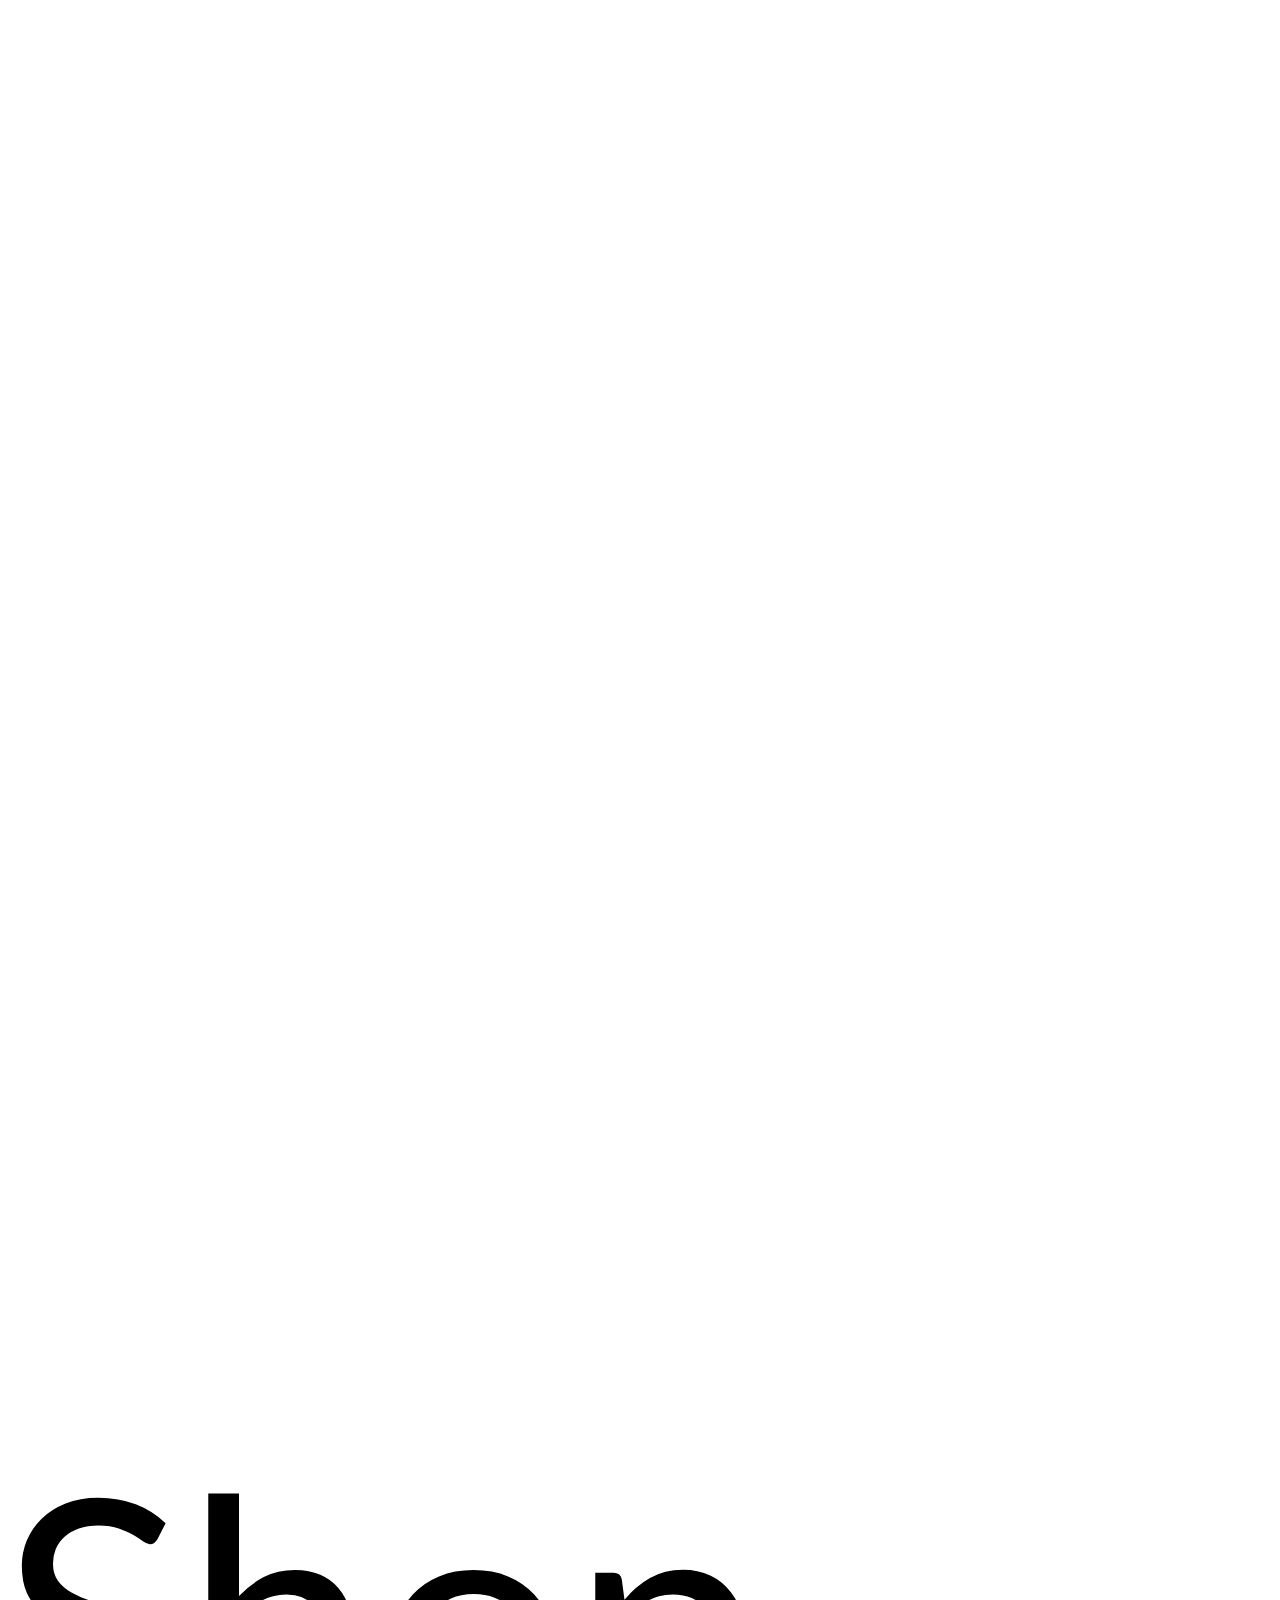
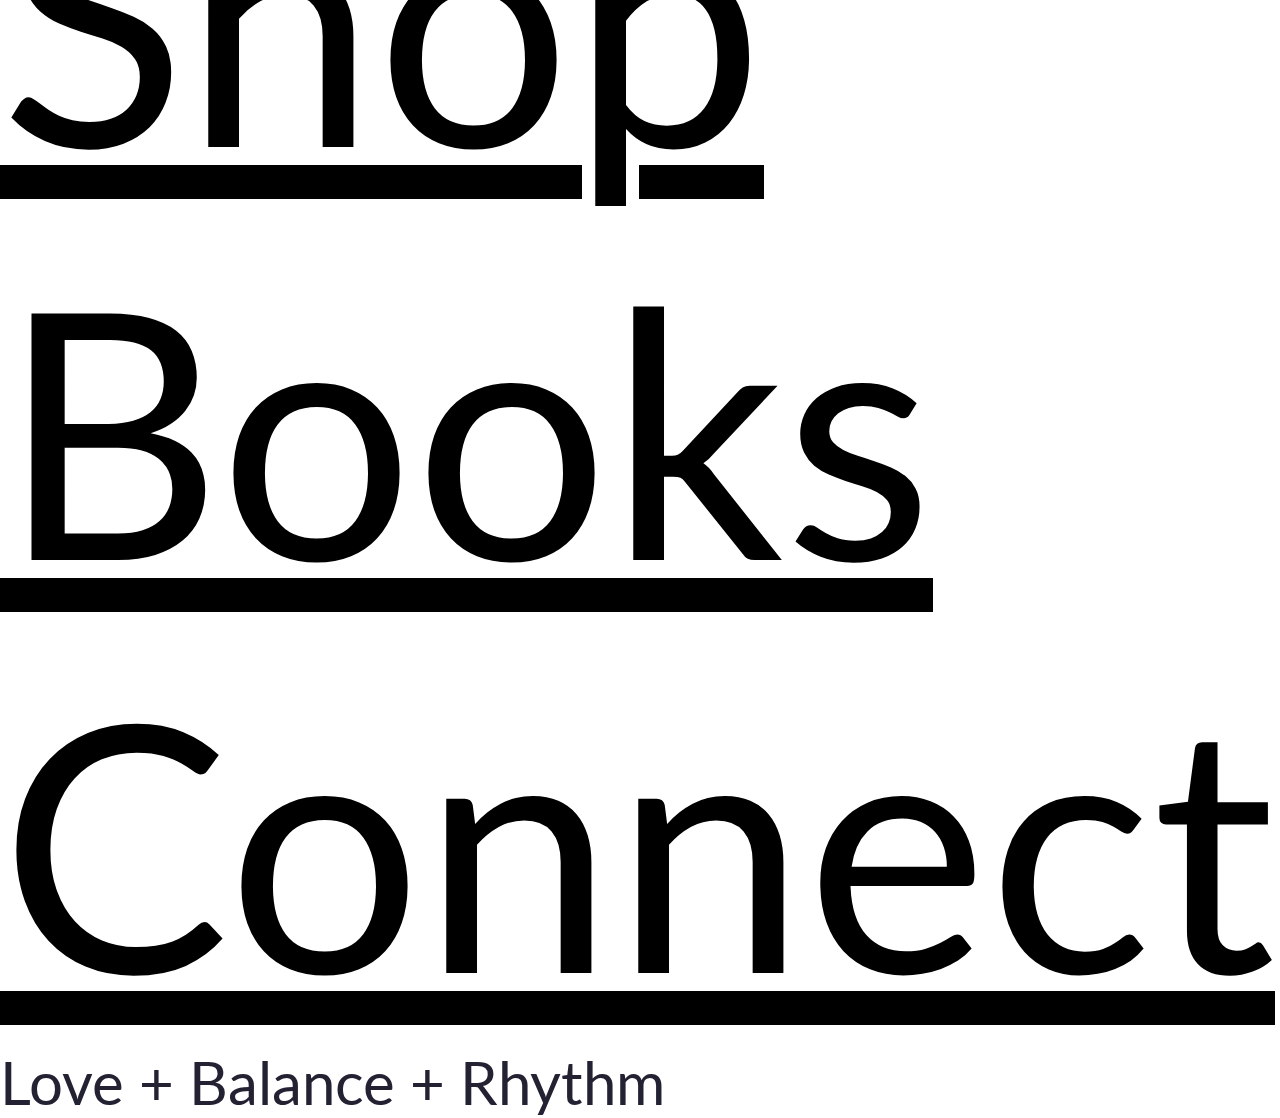
==== index.html @ 91cf2445 "Add files via upload" ====
<!DOCTYPE html> 
<!-- stoneandthorn@gmail.com -->
<html>
	<head>
		<title>Stone and Thorn</title>
		<link type='text/css' rel='stylesheet' href='css/quiz_main_style.css'/>
        <link type='text/css' rel='stylesheet' href='css/page_style.css'/>
        <link type='text/css' rel='stylesheet' href='css/animation_style.css'/>
		<link rel="stylesheet" type="text/css" href="https://fonts.googleapis.com/css?family=Open Sans"/>
       
        <script src="rellax.js"></script>
        <script src="st-rellax-script.js"></script>
        <link href="https://fonts.googleapis.com/css?family=Cantarell:700i|Lato:100i&display=swap" rel="stylesheet">
        
        <style>
		html, body{
			color: #223;
			font-size: 21pt;
			margin: 0; padding: 0;
		}
        
            #tag {
                font-size: 45pt;
            }    
		nav{
			font-size: 21pt;
			line-height: 1.5em;
			position: fixed;
			bottom: 0; left: 0;
		}
		nav a{ color: inherit; }

		.col{
			text-align: center;
			width: 50%;
			float: left;
			box-sizing: border-box;
		}

		h4{ text-align: center;}

		.container{
			display: flex;
			align-items: center;
			outline: 1px solid #eed;
			font-size: 42pt;
			padding: 0 9.5vw; 
			
			height: 200vh;
		}
        .block1{
            /* background-image:url(images/IMG_1403-small.jpg); */
            background: url("images/bkgrnd_1.jpg") fixed right;
            border-radius: 50%;
            background-size: contain;
			color: #eed;
			line-height: 25vh;
			text-align: right;
			/*padding: 0 42pt;*/
			margin-top: 10vh;
			height: 600px;
			width: 600px;
			position: relative;
		}
		.block{
            background-color: aqua;
			color: #eed;
			line-height: 25vh;
			text-align: right;
			/*padding: 0 42pt;*/
			margin-top: 10vh;
			height: 600px;
			width: 600px;
			position: relative;
		}
		span{
			background: none;
			color: #223;
			line-height: 25vh;
			text-align: left;
			padding: 0 22pt;
			display: block;
			width: 90%;
			position: absolute;
			top: 0; left: 0;
			box-sizing: border-box;
		  }
                   
                    a:link {
                      color: #000000;
                      
                    }
                    a:hover {
                      font-family: sans-serif;
                        
                      
                    }

                    a:visited {
                      color: #000000;
                    }  
            
            #background-div {
                background: url("images/bkgrnd_2.jpg")fixed left;
                text-align: center;
                margin-top: -253px;
                font-family: 'Cantarell', sans-serif;
                border-radius: 50%;
                height: 980px;
			    width: 980px;
                color: #ffffff;
			    font-size: 200pt;
                font-kerning: auto;
                overflow-x: inherit;
                transition: all 1.0s;
                
            }
            
            #background-div:hover {
                
                background: url("images/bkgrnd_1.jpg")fixed left;
                border-radius: 47%;
                transition: all 0.5s;
            }
            
            .main-div {
                width: 100%;
                background-color: #ffffff;
                font-size: 344px;
                font-family: 'Lato', sans-serif;
             
            }
            
                @media only screen and (max-width: 600px) {
                .main-div {
                background-color: #ffffff;
                font-size: 120px;
                }
                
                @media only screen and (max-width: 600px) {
                #background-div {
                font-size: 70pt;
                height: 350px;
			    width: 90%;
                margin-top: 123px;
                text-align: justify;
                }
                    
                    #pic-div {
                        position: absolute;
                        left: 100px;
                        top: 150px;
                    }    
                    
                 
                    
                    
	</style>
</head>
    
<body>
    
<div class="main-div">
   
    <div class="rellax" id="background-div" data-rellax-speed="-6"> 
        <p>Streetwear by Art Kids.</p>
        <img class="rellax" data-rellax-speed="13" src="images/circle-of-thorns.png" width="350px"  alt="">
    </div>
    
    <div class="rellax" data-rellax-speed="-1"  >
        <img src="images/book2-img7.png" width="90%" alt="">
    </div>
    <div class="rellax" data-rellax-speed="5">
       <a href="https://stone-thorn.square.site/" alt="">Shop</a>
    </div>
    
    <div class="rellax" data-rellax-speed="4" >
      <a href="book1.html" alt="" >Books</a>
    </div>
    
    <div class="rellax" data-rellax-speed="4" >
      <a href="https://www.instagram.com/stoneandthorn/" alt="" target="_blank">Connect</a>
    </div>
    
    <div class="rellax" data-rellax-speed="3" id="tag">
      Love + Balance + Rhythm
    </div>
   
</div>

<script>
 
  var rellax = new Rellax('.rellax');
</script>
<script>
 
  var rellax = new Rellax('.rellax', {
    speed: -2,
    center: false,
    wrapper: null,
    round: true,
    vertical: true,
    horizontal: false
  });
</script>
   
    
</body>
</html>
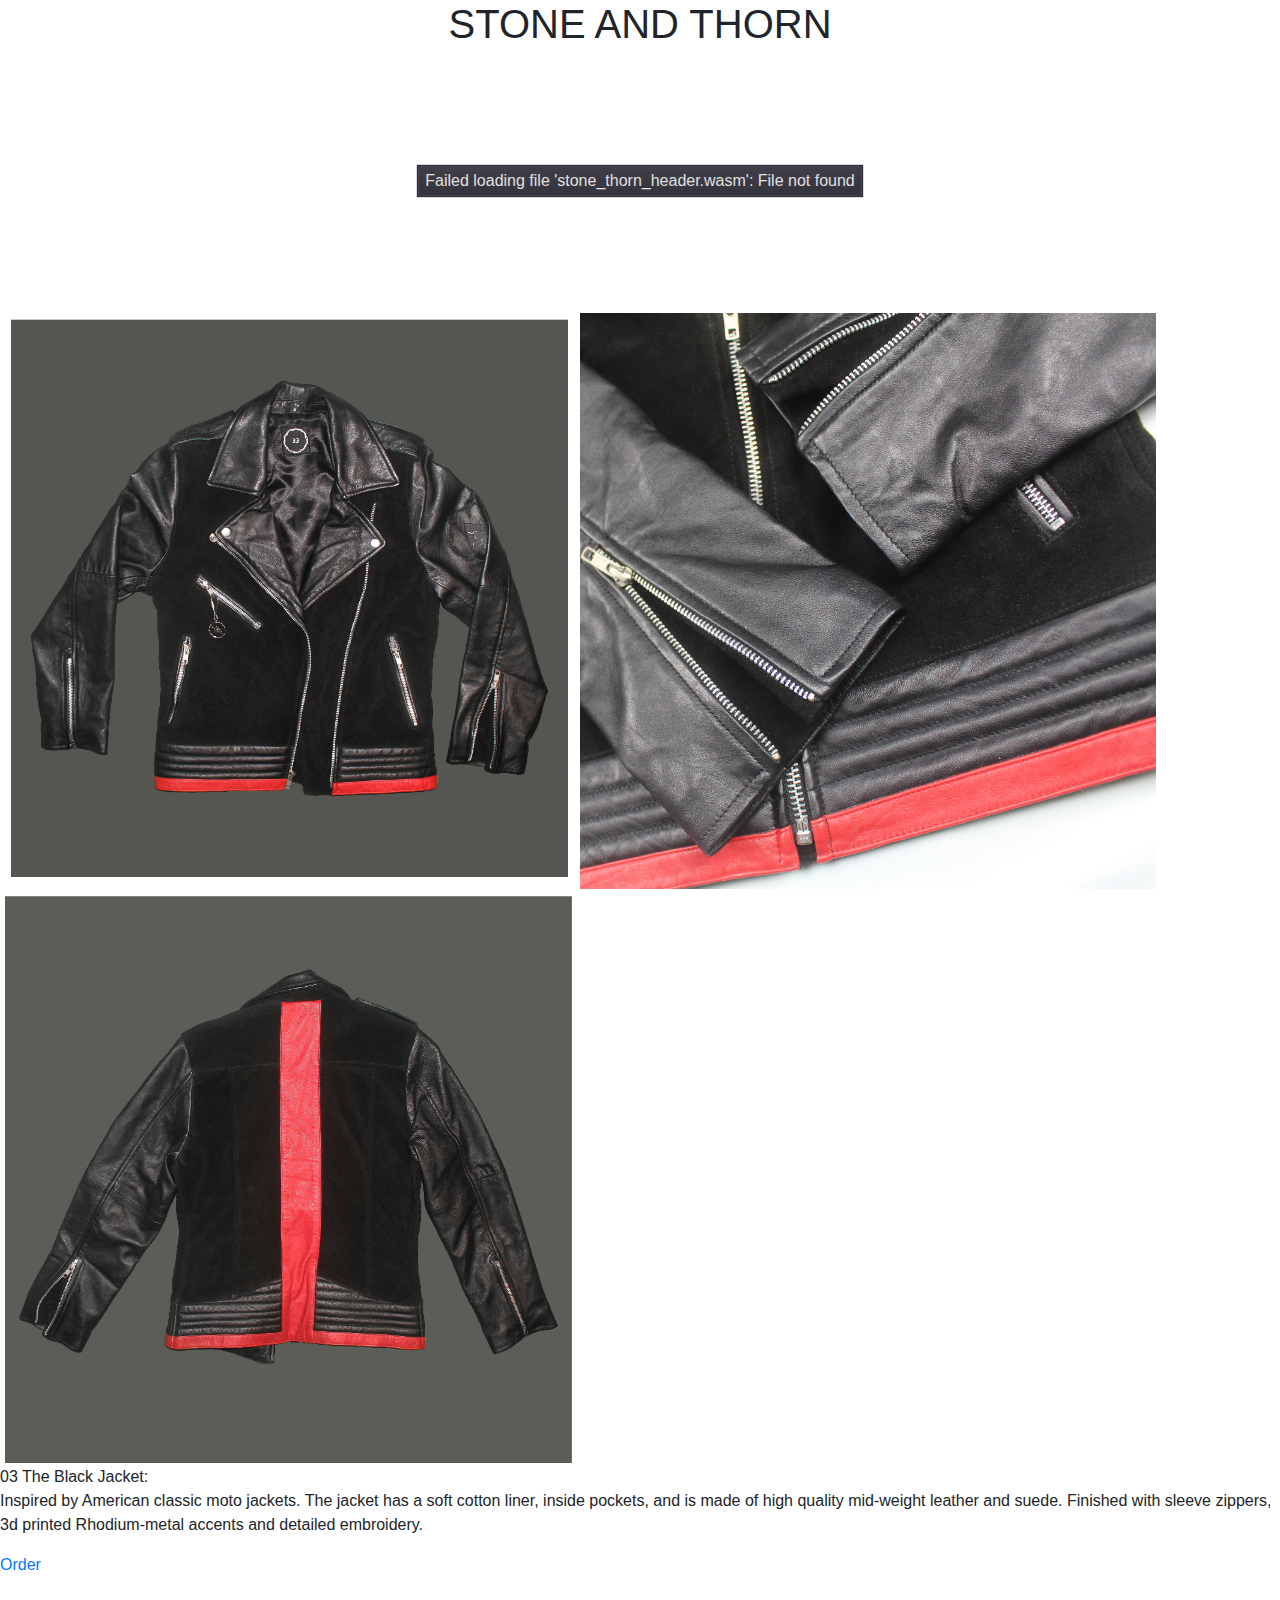
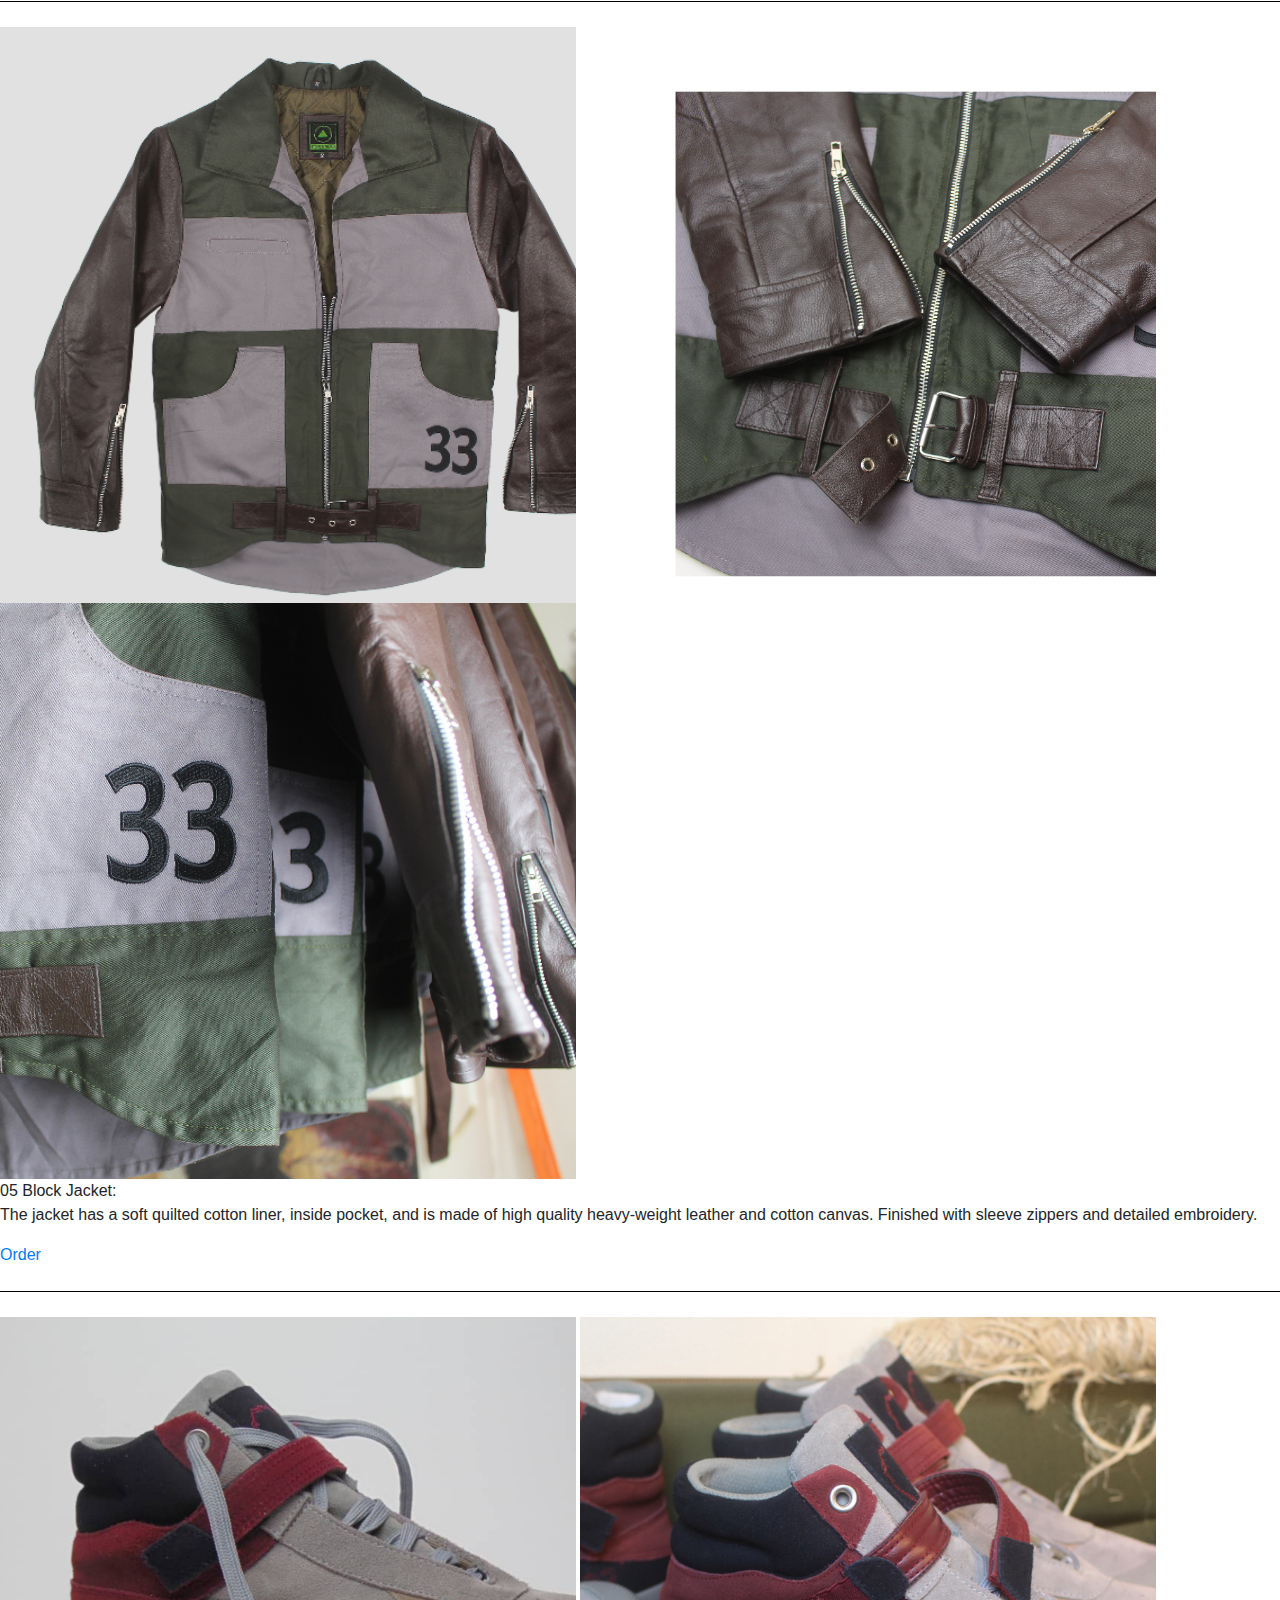
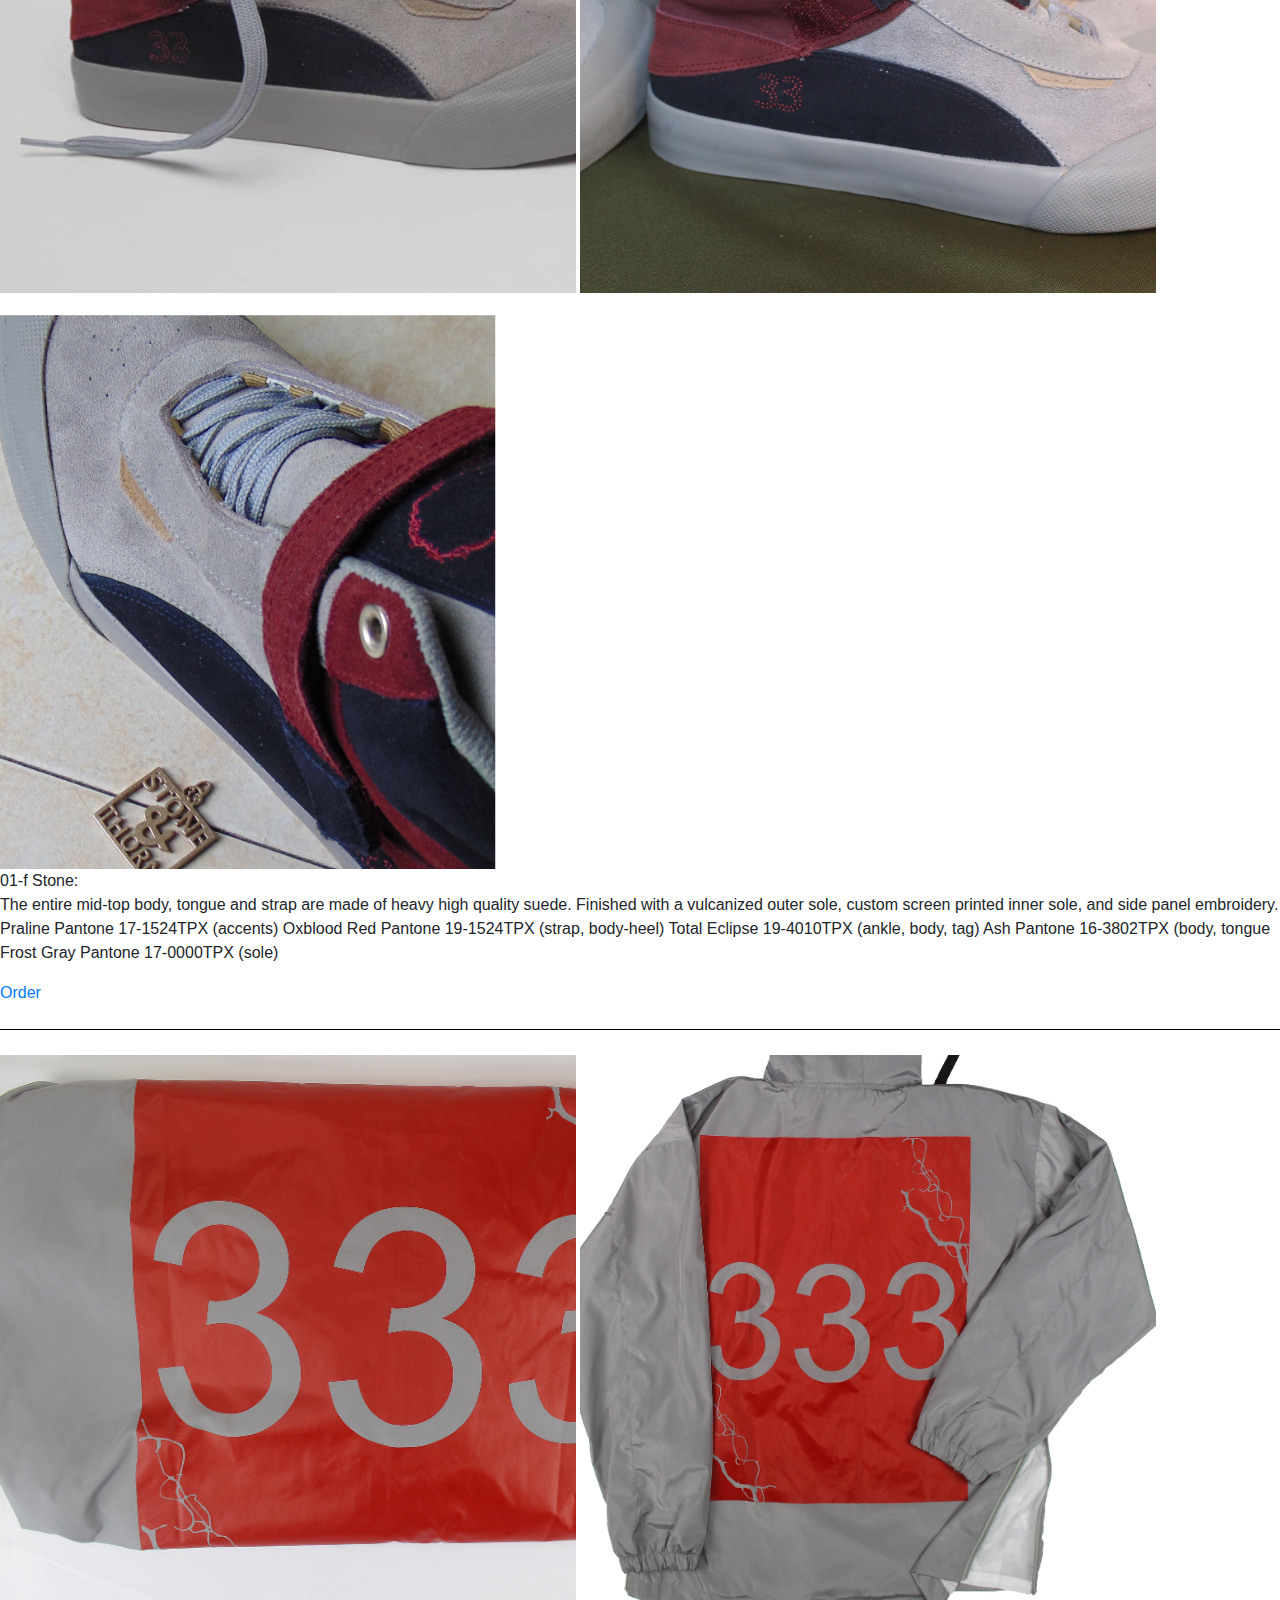
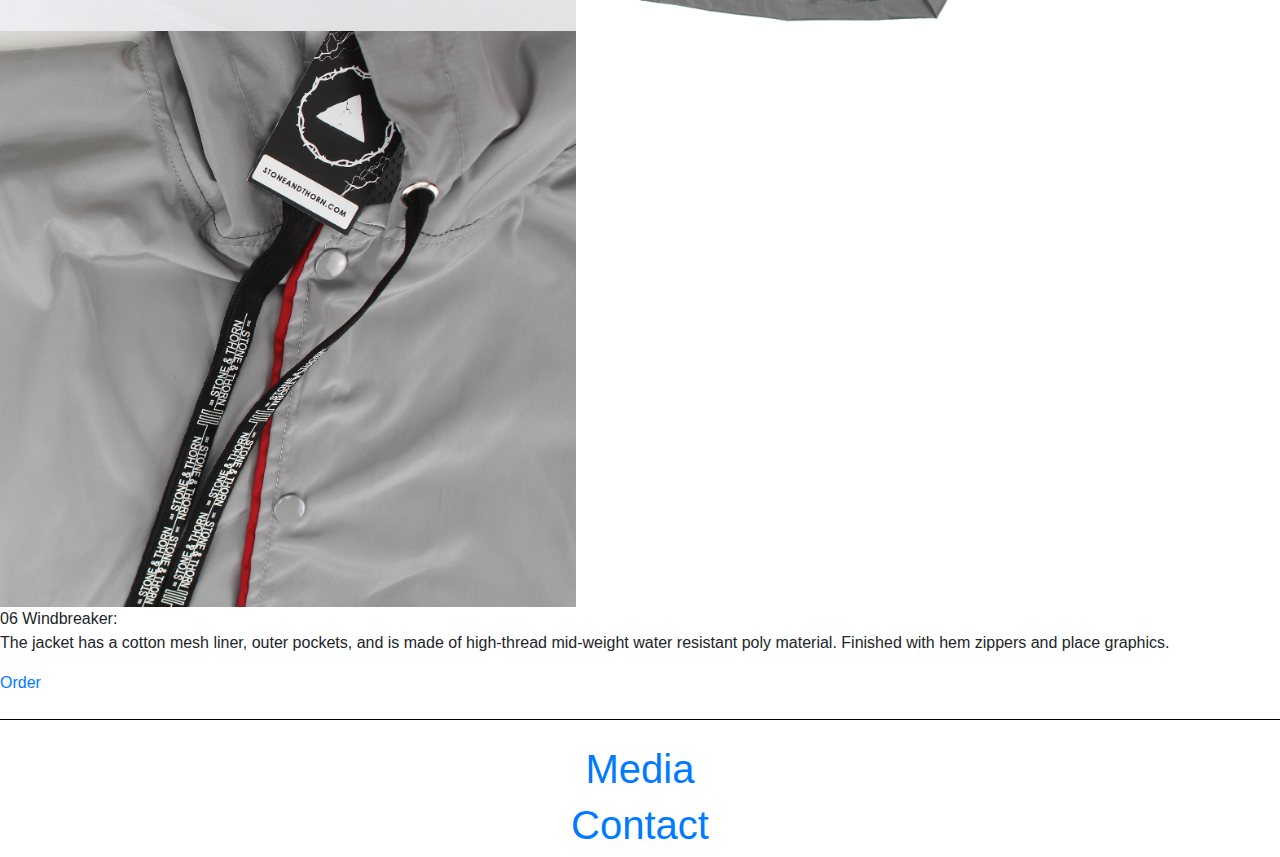
==== commit a05863e2: "Add files via upload" ====
--- a/index.html
+++ b/index.html
@@ -1,209 +1,129 @@
-<!DOCTYPE html> 
-<!-- stoneandthorn@gmail.com -->
-<html>
-	<head>
-		<title>Stone and Thorn</title>
-		<link type='text/css' rel='stylesheet' href='css/quiz_main_style.css'/>
-        <link type='text/css' rel='stylesheet' href='css/page_style.css'/>
-        <link type='text/css' rel='stylesheet' href='css/animation_style.css'/>
-		<link rel="stylesheet" type="text/css" href="https://fonts.googleapis.com/css?family=Open Sans"/>
-       
-        <script src="rellax.js"></script>
-        <script src="st-rellax-script.js"></script>
-        <link href="https://fonts.googleapis.com/css?family=Cantarell:700i|Lato:100i&display=swap" rel="stylesheet">
-        
-        <style>
-		html, body{
-			color: #223;
-			font-size: 21pt;
-			margin: 0; padding: 0;
-		}
-        
-            #tag {
-                font-size: 45pt;
-            }    
-		nav{
-			font-size: 21pt;
-			line-height: 1.5em;
-			position: fixed;
-			bottom: 0; left: 0;
-		}
-		nav a{ color: inherit; }
-
-		.col{
-			text-align: center;
-			width: 50%;
-			float: left;
-			box-sizing: border-box;
-		}
-
-		h4{ text-align: center;}
-
-		.container{
-			display: flex;
-			align-items: center;
-			outline: 1px solid #eed;
-			font-size: 42pt;
-			padding: 0 9.5vw; 
-			
-			height: 200vh;
-		}
-        .block1{
-            /* background-image:url(images/IMG_1403-small.jpg); */
-            background: url("images/bkgrnd_1.jpg") fixed right;
-            border-radius: 50%;
-            background-size: contain;
-			color: #eed;
-			line-height: 25vh;
-			text-align: right;
-			/*padding: 0 42pt;*/
-			margin-top: 10vh;
-			height: 600px;
-			width: 600px;
-			position: relative;
-		}
-		.block{
-            background-color: aqua;
-			color: #eed;
-			line-height: 25vh;
-			text-align: right;
-			/*padding: 0 42pt;*/
-			margin-top: 10vh;
-			height: 600px;
-			width: 600px;
-			position: relative;
-		}
-		span{
-			background: none;
-			color: #223;
-			line-height: 25vh;
-			text-align: left;
-			padding: 0 22pt;
-			display: block;
-			width: 90%;
-			position: absolute;
-			top: 0; left: 0;
-			box-sizing: border-box;
-		  }
-                   
-                    a:link {
-                      color: #000000;
-                      
-                    }
-                    a:hover {
-                      font-family: sans-serif;
-                        
-                      
-                    }
-
-                    a:visited {
-                      color: #000000;
-                    }  
-            
-            #background-div {
-                background: url("images/bkgrnd_2.jpg")fixed left;
-                text-align: center;
-                margin-top: -253px;
-                font-family: 'Cantarell', sans-serif;
-                border-radius: 50%;
-                height: 980px;
-			    width: 980px;
-                color: #ffffff;
-			    font-size: 200pt;
-                font-kerning: auto;
-                overflow-x: inherit;
-                transition: all 1.0s;
-                
-            }
-            
-            #background-div:hover {
-                
-                background: url("images/bkgrnd_1.jpg")fixed left;
-                border-radius: 47%;
-                transition: all 0.5s;
-            }
-            
-            .main-div {
-                width: 100%;
-                background-color: #ffffff;
-                font-size: 344px;
-                font-family: 'Lato', sans-serif;
-             
-            }
-            
-                @media only screen and (max-width: 600px) {
-                .main-div {
-                background-color: #ffffff;
-                font-size: 120px;
-                }
-                
-                @media only screen and (max-width: 600px) {
-                #background-div {
-                font-size: 70pt;
-                height: 350px;
-			    width: 90%;
-                margin-top: 123px;
-                text-align: justify;
-                }
-                    
-                    #pic-div {
-                        position: absolute;
-                        left: 100px;
-                        top: 150px;
-                    }    
-                    
-                 
-                    
-                    
-	</style>
-</head>
-    
-<body>
-    
-<div class="main-div">
-   
-    <div class="rellax" id="background-div" data-rellax-speed="-6"> 
-        <p>Streetwear by Art Kids.</p>
-        <img class="rellax" data-rellax-speed="13" src="images/circle-of-thorns.png" width="350px"  alt="">
-    </div>
-    
-    <div class="rellax" data-rellax-speed="-1"  >
-        <img src="images/book2-img7.png" width="90%" alt="">
-    </div>
-    <div class="rellax" data-rellax-speed="5">
-       <a href="https://stone-thorn.square.site/" alt="">Shop</a>
-    </div>
-    
-    <div class="rellax" data-rellax-speed="4" >
-      <a href="book1.html" alt="" >Books</a>
-    </div>
-    
-    <div class="rellax" data-rellax-speed="4" >
-      <a href="https://www.instagram.com/stoneandthorn/" alt="" target="_blank">Connect</a>
-    </div>
-    
-    <div class="rellax" data-rellax-speed="3" id="tag">
-      Love + Balance + Rhythm
-    </div>
-   
-</div>
-
-<script>
- 
-  var rellax = new Rellax('.rellax');
-</script>
-<script>
- 
-  var rellax = new Rellax('.rellax', {
-    speed: -2,
-    center: false,
-    wrapper: null,
-    round: true,
-    vertical: true,
-    horizontal: false
-  });
-</script>
-   
-    
-</body>
-</html>    +<!DOCTYPE html>
+<html>
+<head>
+	<meta http-equiv="Content-Type" content="text/html; charset=utf-8">
+	<meta name="viewport" content="width=device-width, initial-scale=1.0">
+
+	<title>Stone and Thorn</title>
+
+	<link rel="stylesheet" href="https://stackpath.bootstrapcdn.com/bootstrap/4.4.1/css/bootstrap.min.css" integrity="sha384-Vkoo8x4CGsO3+Hhxv8T/Q5PaXtkKtu6ug5TOeNV6gBiFeWPGFN9MuhOf23Q9Ifjh" crossorigin="anonymous">
+
+	<script src="https://code.jquery.com/jquery-3.5.1.min.js" integrity="sha256-9/aliU8dGd2tb6OSsuzixeV4y/faTqgFtohetphbbj0=" crossorigin="anonymous"></script>
+	<script src="https://stackpath.bootstrapcdn.com/bootstrap/4.4.1/js/bootstrap.min.js" integrity="sha384-wfSDF2E50Y2D1uUdj0O3uMBJnjuUD4Ih7YwaYd1iqfktj0Uod8GCExl3Og8ifwB6" crossorigin="anonymous"></script>
+	<script src="https://cdn.jsdelivr.net/npm/popper.js@1.16.0/dist/umd/popper.min.js" integrity="sha384-Q6E9RHvbIyZFJoft+2mJbHaEWldlvI9IOYy5n3zV9zzTtmI3UksdQRVvoxMfooAo" crossorigin="anonymous"></script>
+	
+	<link rel="stylesheet" href="css/main.css">
+
+	<!--[if lt IE 9]>
+	<script src="js/_lib/html5shiv.js"></script>
+	<![endif]-->
+
+</head>
+
+<body>
+	<div id="outerWrapper">
+
+		<header>
+			
+			<nav>
+			</nav>
+		</header>
+
+		<main>
+			<div></div>
+			
+			<h1>STONE AND THORN</h1>
+
+			<section id="hero" STYLE="background-color:transparent">
+				<iframe id="myframe" onload="myFunction()" src="wasm\stone_thorn_header.html" 
+				width="100%" height="250px" overflow="visible" allowfullscreen="true" ALLOWTRANSPARENCY="true" STYLE="background-color:transparent" frameborder="0" ></iframe>
+			</section>
+
+			<section  class="main_content" id="contentFoo">
+				<img src="images/the_black_jack_01.png" width="45%">
+				<img src="images/the_black_jack_02.png" width="45%">
+				<img src="images/the_black_jack_01_back.png" width="45%"><br>
+				<p>03 The Black Jacket: <br> Inspired by American classic moto jackets.
+					The jacket has a soft cotton liner, inside pockets,
+					and is made of high quality mid-weight leather and suede.
+					Finished with sleeve zippers, 3d printed Rhodium-metal
+					accents and detailed embroidery.  </p>
+				<script src="https://gumroad.com/js/gumroad.js"></script>
+				<a class="gumroad-button" href="https://gum.co/the-blk-jacket?wanted=true" target="_blank">Order</a>
+			</br><br>
+
+			<div class="blackdivider"></div>
+
+				<img src="images/05_block_jacket_01.png" width="45%">
+				<img src="images/05_block_jacket_02.png" width="45%">
+				<img src="images/05_block_jacket.png" width="45%"><br>
+				<p>05 Block Jacket: <br> The jacket has a soft quilted cotton liner, inside pocket,
+					and is made of high quality heavy-weight leather and cotton canvas.
+					Finished with sleeve zippers and detailed embroidery. </p>
+			
+				<a class="gumroad-button" href="https://gum.co/gXKxM?wanted=true" target="_blank">Order</a>
+			</br><br>
+
+			<div class="blackdivider"></div>
+
+				<img src="images/01_shoe_0.png" width="45%">
+				<img src="images/01_shoe_2.png" width="45%">
+				<img src="images/01_shoe_3.png" width="45%"><br>
+				<p>01-f Stone: <br> The entire mid-top body,
+					tongue and strap are made of heavy high quality suede. Finished with a vulcanized outer sole, custom screen
+					printed inner sole, and side panel embroidery. <br>
+					Praline Pantone 17-1524TPX (accents)
+					Oxblood Red Pantone 19-1524TPX (strap, body-heel)
+					Total Eclipse 19-4010TPX (ankle, body, tag)
+					Ash Pantone 16-3802TPX (body, tongue
+					Frost Gray Pantone 17-0000TPX (sole)</p>
+	
+				<a class="gumroad-button" href="https://gum.co/iFref?wanted=true" target="_blank">Order</a>
+			</br><br>
+
+			<div class="blackdivider"></div>
+
+				<img src="images/06-windbreaker.png" width="45%">
+				<img src="images/06-windbreaker_02.png" width="45%">
+				<img src="images/06-windbreaker_03.png" width="45%"><br>
+				<p>06 Windbreaker: <br> The jacket has a cotton mesh liner, outer pockets,
+					and is made of high-thread mid-weight water resistant  poly material.
+					Finished with hem zippers and place graphics. </p>
+					
+				<a class="gumroad-button" href="https://gum.co/eqJLQ?wanted=true" target="_blank">Order</a>
+			</br><br>
+
+			<div class="blackdivider"></div>
+
+			</section>
+
+		
+		
+			<section id="contentBar">
+				<a href="https://www.instagram.com/stoneandthorn/" target="blank"><h1>Media</h1></a>
+				<a href="mailto:stoneandthorn@gmail.com" ><h1>Contact</h1></a>
+				
+			</section>
+
+		</main>
+
+		<footer>
+		</footer>
+
+	</div>
+	<script src="https://gumroad.com/js/gumroad-embed.js"></script>
+	<script>
+		function myFunction() {
+		  var x = document.getElementById("myframe");
+		  var y = (x.contentWindow || x.contentDocument);
+		  if (y.document)y = y.document;
+		  y.body.style.backgroundColor = "white";
+		}
+		</script>
+	
+	<script src="js/local.js"></script>
+
+<!-- love balance rhythm - 2020 -->
+
+</body>
+</html>
--- a/css/main.css
+++ b/css/main.css
@@ -0,0 +1,33 @@
+body {
+  background-color: #fff;
+  margin: 0;
+  padding: 0; }
+  body div, body p {
+    font-family: Arial, sans-serif;
+    text-align: left; }
+  body #outerWrapper {
+    width: 100%;
+    max-width: 1280px;
+    -webkit-box-sizing: border-box;
+    -moz-box-sizing: border-box;
+    box-sizing: border-box;
+    margin: 0 auto; }
+    body #outerWrapper main h1 {
+      text-align: center; }
+  @media screen and (max-width: 800px) {
+    body {
+      background-color: #ddd; } }
+
+
+.blackdivider {
+  background-color: black;
+  width: 100%;
+  height: 1px;
+  margin-bottom: 25px;
+
+}
+
+.maincontent {
+  display: inline-block;
+  align-content: flex-end;
+}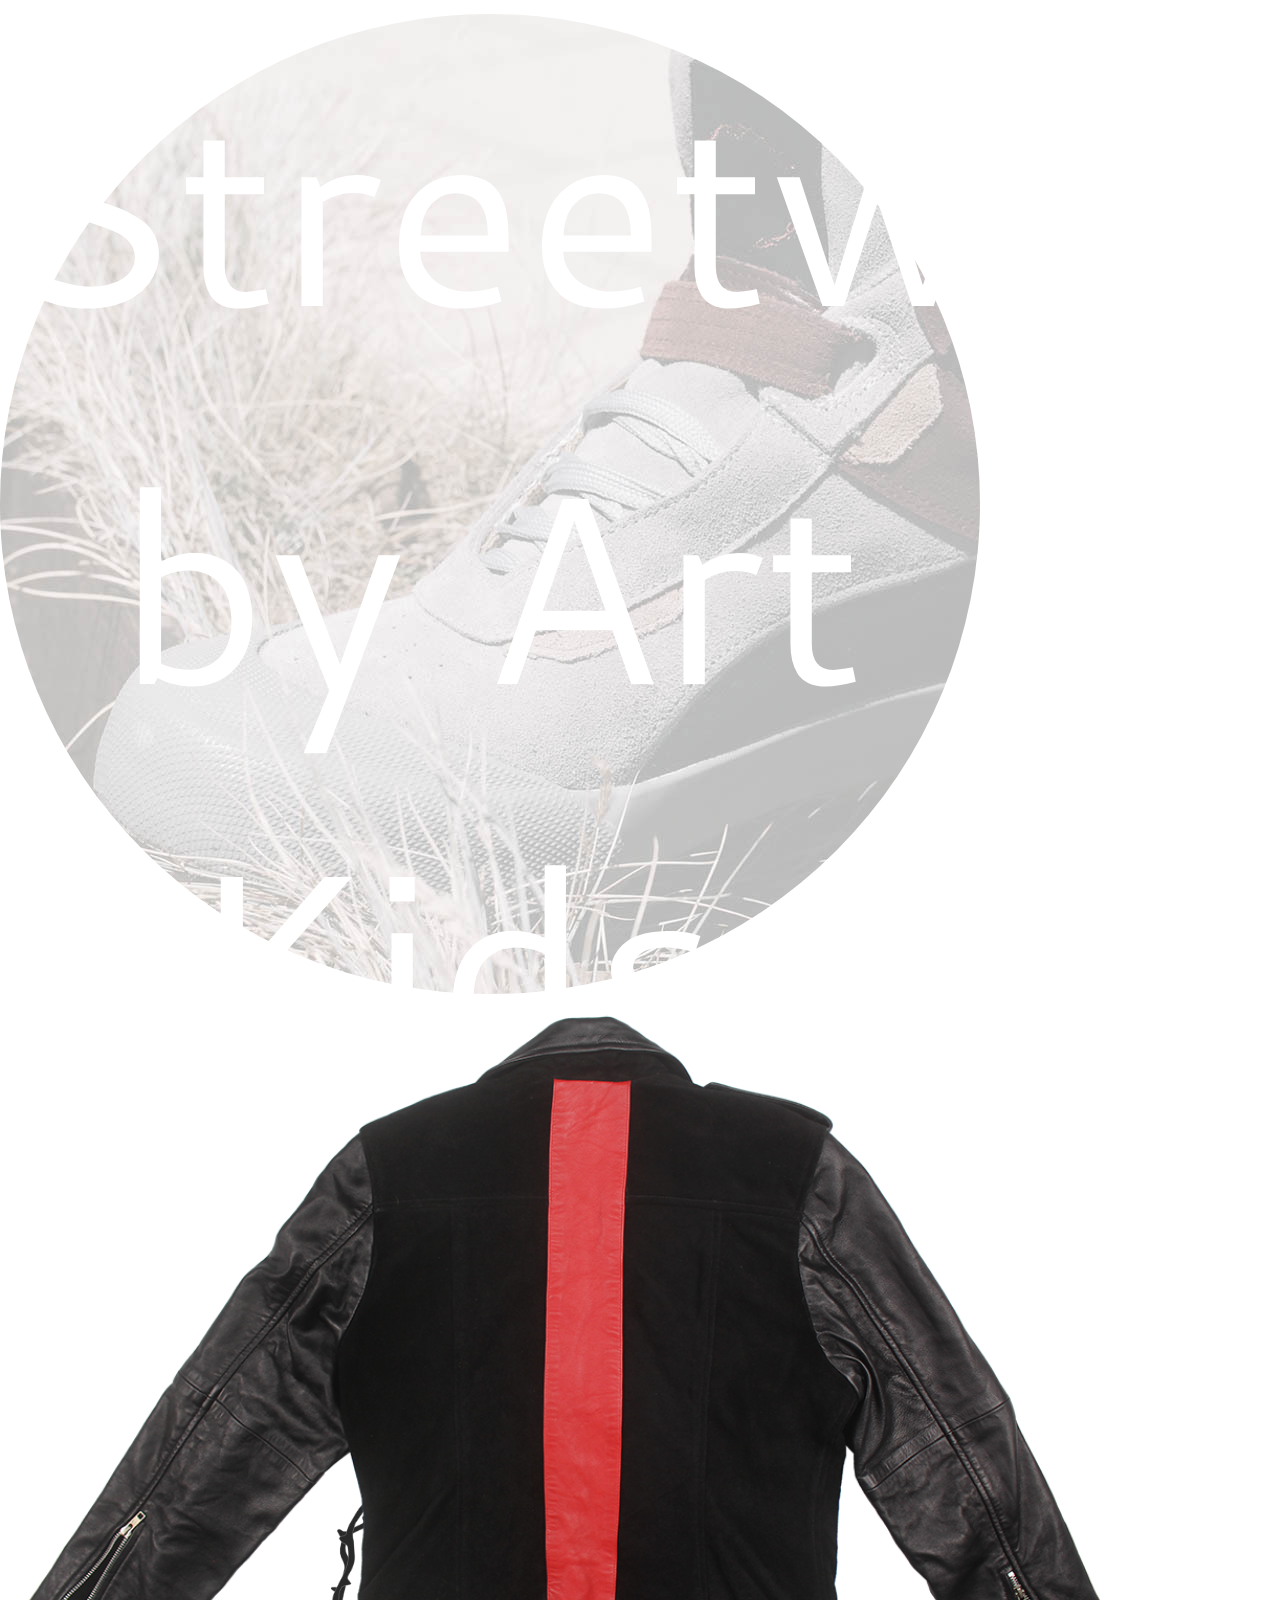
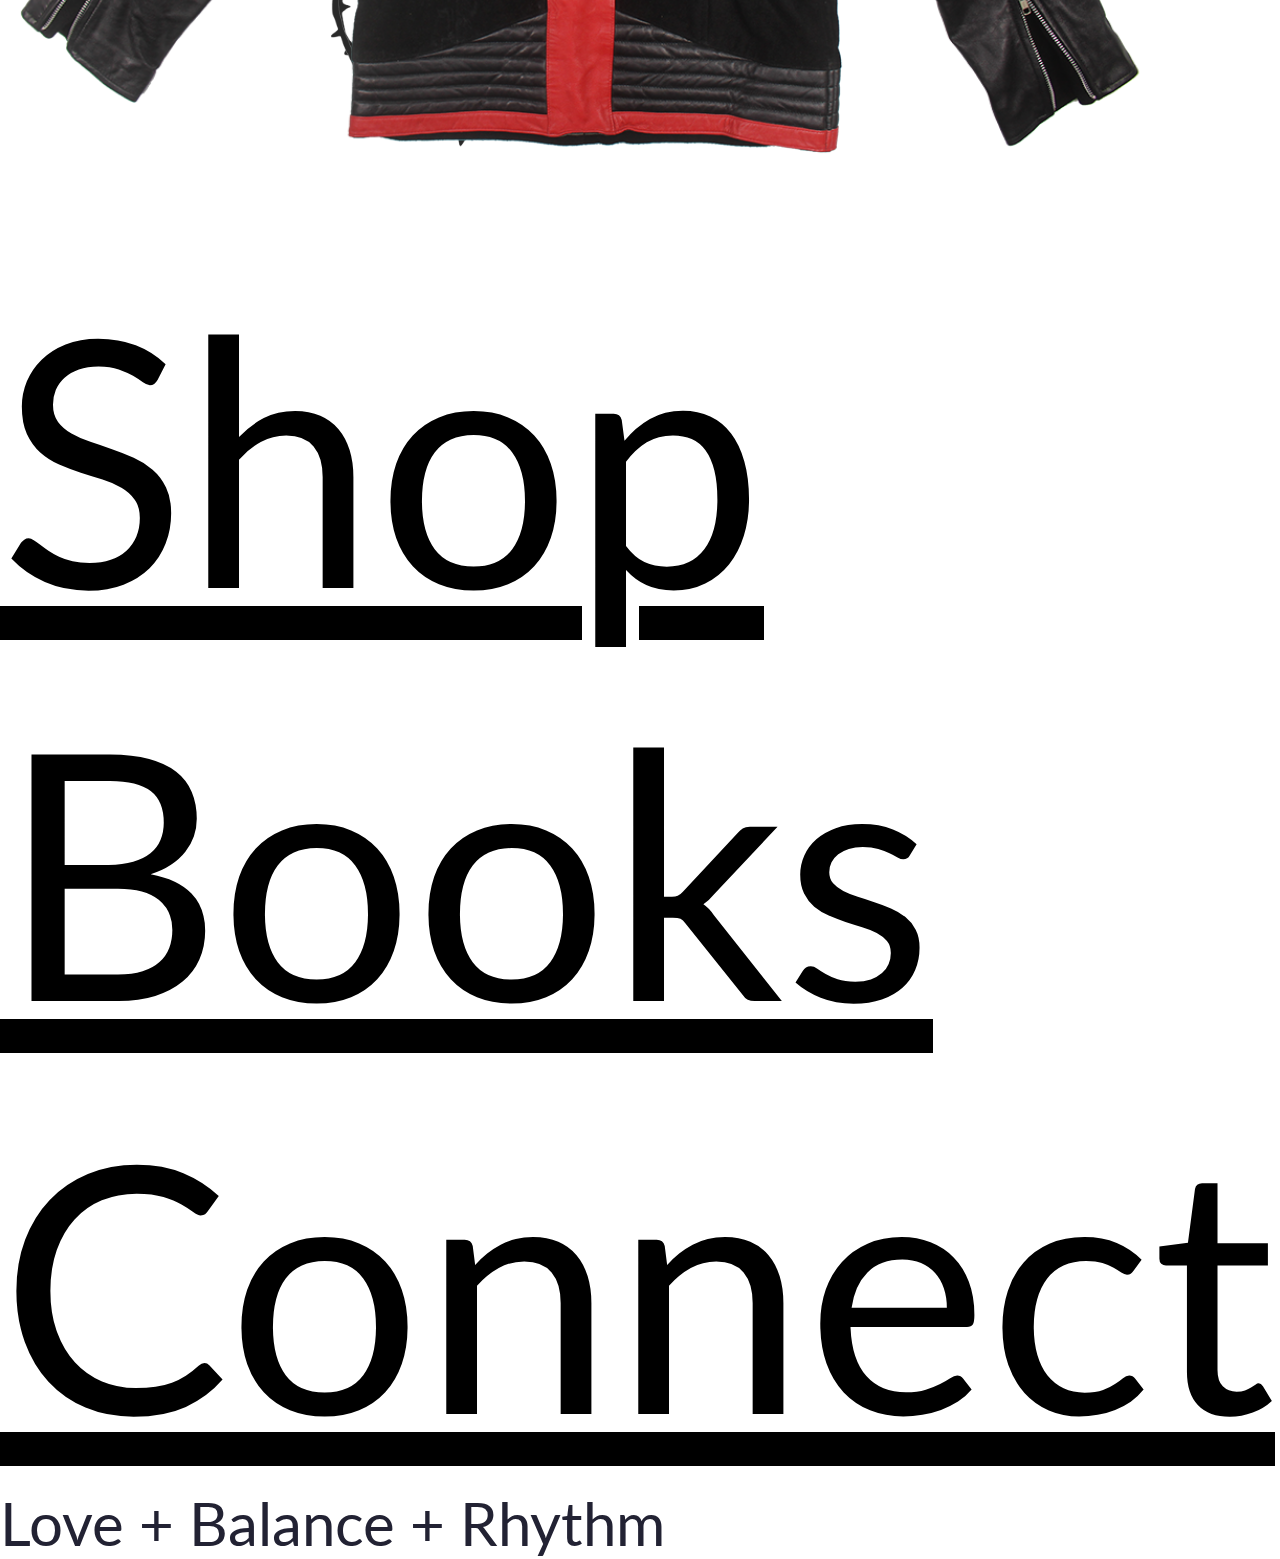
==== commit 00e2877b: "Update index.html" ====
--- a/index.html
+++ b/index.html
@@ -1,129 +1,209 @@
-<!DOCTYPE html>
-<html>
-<head>
-	<meta http-equiv="Content-Type" content="text/html; charset=utf-8">
-	<meta name="viewport" content="width=device-width, initial-scale=1.0">
-
-	<title>Stone and Thorn</title>
-
-	<link rel="stylesheet" href="https://stackpath.bootstrapcdn.com/bootstrap/4.4.1/css/bootstrap.min.css" integrity="sha384-Vkoo8x4CGsO3+Hhxv8T/Q5PaXtkKtu6ug5TOeNV6gBiFeWPGFN9MuhOf23Q9Ifjh" crossorigin="anonymous">
-
-	<script src="https://code.jquery.com/jquery-3.5.1.min.js" integrity="sha256-9/aliU8dGd2tb6OSsuzixeV4y/faTqgFtohetphbbj0=" crossorigin="anonymous"></script>
-	<script src="https://stackpath.bootstrapcdn.com/bootstrap/4.4.1/js/bootstrap.min.js" integrity="sha384-wfSDF2E50Y2D1uUdj0O3uMBJnjuUD4Ih7YwaYd1iqfktj0Uod8GCExl3Og8ifwB6" crossorigin="anonymous"></script>
-	<script src="https://cdn.jsdelivr.net/npm/popper.js@1.16.0/dist/umd/popper.min.js" integrity="sha384-Q6E9RHvbIyZFJoft+2mJbHaEWldlvI9IOYy5n3zV9zzTtmI3UksdQRVvoxMfooAo" crossorigin="anonymous"></script>
-	
-	<link rel="stylesheet" href="css/main.css">
-
-	<!--[if lt IE 9]>
-	<script src="js/_lib/html5shiv.js"></script>
-	<![endif]-->
-
-</head>
-
-<body>
-	<div id="outerWrapper">
-
-		<header>
-			
-			<nav>
-			</nav>
-		</header>
-
-		<main>
-			<div></div>
-			
-			<h1>STONE AND THORN</h1>
-
-			<section id="hero" STYLE="background-color:transparent">
-				<iframe id="myframe" onload="myFunction()" src="wasm\stone_thorn_header.html" 
-				width="100%" height="250px" overflow="visible" allowfullscreen="true" ALLOWTRANSPARENCY="true" STYLE="background-color:transparent" frameborder="0" ></iframe>
-			</section>
-
-			<section  class="main_content" id="contentFoo">
-				<img src="images/the_black_jack_01.png" width="45%">
-				<img src="images/the_black_jack_02.png" width="45%">
-				<img src="images/the_black_jack_01_back.png" width="45%"><br>
-				<p>03 The Black Jacket: <br> Inspired by American classic moto jackets.
-					The jacket has a soft cotton liner, inside pockets,
-					and is made of high quality mid-weight leather and suede.
-					Finished with sleeve zippers, 3d printed Rhodium-metal
-					accents and detailed embroidery.  </p>
-				<script src="https://gumroad.com/js/gumroad.js"></script>
-				<a class="gumroad-button" href="https://gum.co/the-blk-jacket?wanted=true" target="_blank">Order</a>
-			</br><br>
-
-			<div class="blackdivider"></div>
-
-				<img src="images/05_block_jacket_01.png" width="45%">
-				<img src="images/05_block_jacket_02.png" width="45%">
-				<img src="images/05_block_jacket.png" width="45%"><br>
-				<p>05 Block Jacket: <br> The jacket has a soft quilted cotton liner, inside pocket,
-					and is made of high quality heavy-weight leather and cotton canvas.
-					Finished with sleeve zippers and detailed embroidery. </p>
-			
-				<a class="gumroad-button" href="https://gum.co/gXKxM?wanted=true" target="_blank">Order</a>
-			</br><br>
-
-			<div class="blackdivider"></div>
-
-				<img src="images/01_shoe_0.png" width="45%">
-				<img src="images/01_shoe_2.png" width="45%">
-				<img src="images/01_shoe_3.png" width="45%"><br>
-				<p>01-f Stone: <br> The entire mid-top body,
-					tongue and strap are made of heavy high quality suede. Finished with a vulcanized outer sole, custom screen
-					printed inner sole, and side panel embroidery. <br>
-					Praline Pantone 17-1524TPX (accents)
-					Oxblood Red Pantone 19-1524TPX (strap, body-heel)
-					Total Eclipse 19-4010TPX (ankle, body, tag)
-					Ash Pantone 16-3802TPX (body, tongue
-					Frost Gray Pantone 17-0000TPX (sole)</p>
-	
-				<a class="gumroad-button" href="https://gum.co/iFref?wanted=true" target="_blank">Order</a>
-			</br><br>
-
-			<div class="blackdivider"></div>
-
-				<img src="images/06-windbreaker.png" width="45%">
-				<img src="images/06-windbreaker_02.png" width="45%">
-				<img src="images/06-windbreaker_03.png" width="45%"><br>
-				<p>06 Windbreaker: <br> The jacket has a cotton mesh liner, outer pockets,
-					and is made of high-thread mid-weight water resistant  poly material.
-					Finished with hem zippers and place graphics. </p>
-					
-				<a class="gumroad-button" href="https://gum.co/eqJLQ?wanted=true" target="_blank">Order</a>
-			</br><br>
-
-			<div class="blackdivider"></div>
-
-			</section>
-
-		
-		
-			<section id="contentBar">
-				<a href="https://www.instagram.com/stoneandthorn/" target="blank"><h1>Media</h1></a>
-				<a href="mailto:stoneandthorn@gmail.com" ><h1>Contact</h1></a>
-				
-			</section>
-
-		</main>
-
-		<footer>
-		</footer>
-
-	</div>
-	<script src="https://gumroad.com/js/gumroad-embed.js"></script>
-	<script>
-		function myFunction() {
-		  var x = document.getElementById("myframe");
-		  var y = (x.contentWindow || x.contentDocument);
-		  if (y.document)y = y.document;
-		  y.body.style.backgroundColor = "white";
-		}
-		</script>
-	
-	<script src="js/local.js"></script>
-
-<!-- love balance rhythm - 2020 -->
-
-</body>
-</html>
+<!DOCTYPE html> 
+<!-- stoneandthorn@gmail.com -->
+<html>
+	<head>
+		<title>Stone and Thorn</title>
+		<link type='text/css' rel='stylesheet' href='css/quiz_main_style.css'/>
+        <link type='text/css' rel='stylesheet' href='css/page_style.css'/>
+        <link type='text/css' rel='stylesheet' href='css/animation_style.css'/>
+		<link rel="stylesheet" type="text/css" href="https://fonts.googleapis.com/css?family=Open Sans"/>
+       
+        <script src="rellax.js"></script>
+        <script src="st-rellax-script.js"></script>
+        <link href="https://fonts.googleapis.com/css?family=Cantarell:700i|Lato:100i&display=swap" rel="stylesheet">
+        
+        <style>
+		html, body{
+			color: #223;
+			font-size: 21pt;
+			margin: 0; padding: 0;
+		}
+        
+            #tag {
+                font-size: 45pt;
+            }    
+		nav{
+			font-size: 21pt;
+			line-height: 1.5em;
+			position: fixed;
+			bottom: 0; left: 0;
+		}
+		nav a{ color: inherit; }
+
+		.col{
+			text-align: center;
+			width: 50%;
+			float: left;
+			box-sizing: border-box;
+		}
+
+		h4{ text-align: center;}
+
+		.container{
+			display: flex;
+			align-items: center;
+			outline: 1px solid #eed;
+			font-size: 42pt;
+			padding: 0 9.5vw; 
+			
+			height: 200vh;
+		}
+        .block1{
+            /* background-image:url(images/IMG_1403-small.jpg); */
+            background: url("images/bkgrnd_1.jpg") fixed right;
+            border-radius: 50%;
+            background-size: contain;
+			color: #eed;
+			line-height: 25vh;
+			text-align: right;
+			/*padding: 0 42pt;*/
+			margin-top: 10vh;
+			height: 600px;
+			width: 600px;
+			position: relative;
+		}
+		.block{
+            background-color: aqua;
+			color: #eed;
+			line-height: 25vh;
+			text-align: right;
+			/*padding: 0 42pt;*/
+			margin-top: 10vh;
+			height: 600px;
+			width: 600px;
+			position: relative;
+		}
+		span{
+			background: none;
+			color: #223;
+			line-height: 25vh;
+			text-align: left;
+			padding: 0 22pt;
+			display: block;
+			width: 90%;
+			position: absolute;
+			top: 0; left: 0;
+			box-sizing: border-box;
+		  }
+                   
+                    a:link {
+                      color: #000000;
+                      
+                    }
+                    a:hover {
+                      font-family: sans-serif;
+                        
+                      
+                    }
+
+                    a:visited {
+                      color: #000000;
+                    }  
+            
+            #background-div {
+                background: url("images/bkgrnd_2.jpg")fixed left;
+                text-align: center;
+                margin-top: -253px;
+                font-family: 'Cantarell', sans-serif;
+                border-radius: 50%;
+                height: 980px;
+			    width: 980px;
+                color: #ffffff;
+			    font-size: 200pt;
+                font-kerning: auto;
+                overflow-x: inherit;
+                transition: all 1.0s;
+                
+            }
+            
+            #background-div:hover {
+                
+                background: url("images/bkgrnd_1.jpg")fixed left;
+                border-radius: 47%;
+                transition: all 0.5s;
+            }
+            
+            .main-div {
+                width: 100%;
+                background-color: #ffffff;
+                font-size: 344px;
+                font-family: 'Lato', sans-serif;
+             
+            }
+            
+                @media only screen and (max-width: 600px) {
+                .main-div {
+                background-color: #ffffff;
+                font-size: 120px;
+                }
+                
+                @media only screen and (max-width: 600px) {
+                #background-div {
+                font-size: 70pt;
+                height: 350px;
+			    width: 90%;
+                margin-top: 123px;
+                text-align: justify;
+                }
+                    
+                    #pic-div {
+                        position: absolute;
+                        left: 100px;
+                        top: 150px;
+                    }    
+                    
+                 
+                    
+                    
+	</style>
+</head>
+    
+<body>
+    
+<div class="main-div">
+   
+    <div class="rellax" id="background-div" data-rellax-speed="-6"> 
+        <p>Streetwear by Art Kids.</p>
+        <img class="rellax" data-rellax-speed="13" src="images/circle-of-thorns.png" width="350px"  alt="">
+    </div>
+    
+    <div class="rellax" data-rellax-speed="-1"  >
+        <img src="images/book2-img7.png" width="90%" alt="">
+    </div>
+    <div class="rellax" data-rellax-speed="5">
+       <a href="https://stone-thorn.square.site/" alt="">Shop</a>
+    </div>
+    
+    <div class="rellax" data-rellax-speed="4" >
+      <a href="book1.html" alt="" >Books</a>
+    </div>
+    
+    <div class="rellax" data-rellax-speed="4" >
+      <a href="https://www.instagram.com/stoneandthorn_33/" alt="" target="_blank">Connect</a>
+    </div>
+    
+    <div class="rellax" data-rellax-speed="3" id="tag">
+      Love + Balance + Rhythm
+    </div>
+   
+</div>
+
+<script>
+ 
+  var rellax = new Rellax('.rellax');
+</script>
+<script>
+ 
+  var rellax = new Rellax('.rellax', {
+    speed: -2,
+    center: false,
+    wrapper: null,
+    round: true,
+    vertical: true,
+    horizontal: false
+  });
+</script>
+   
+    
+</body>
+</html>    
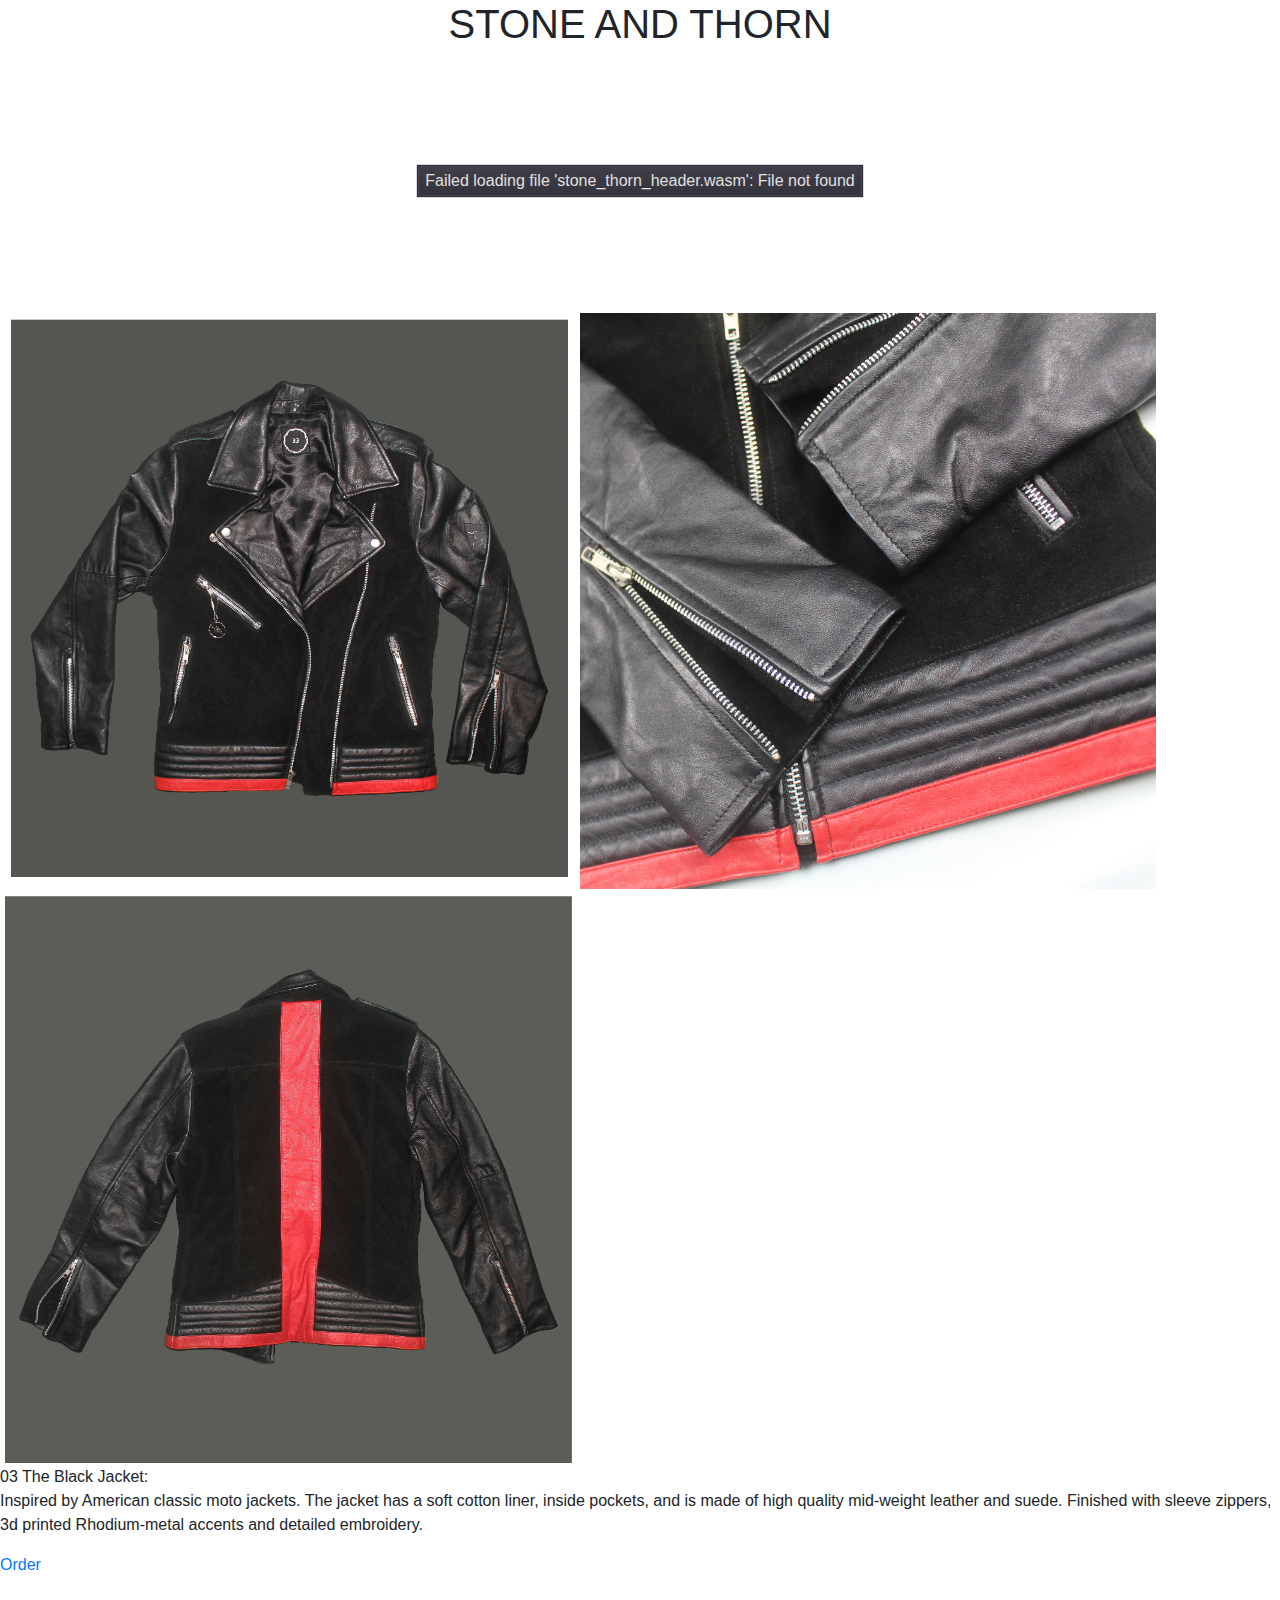
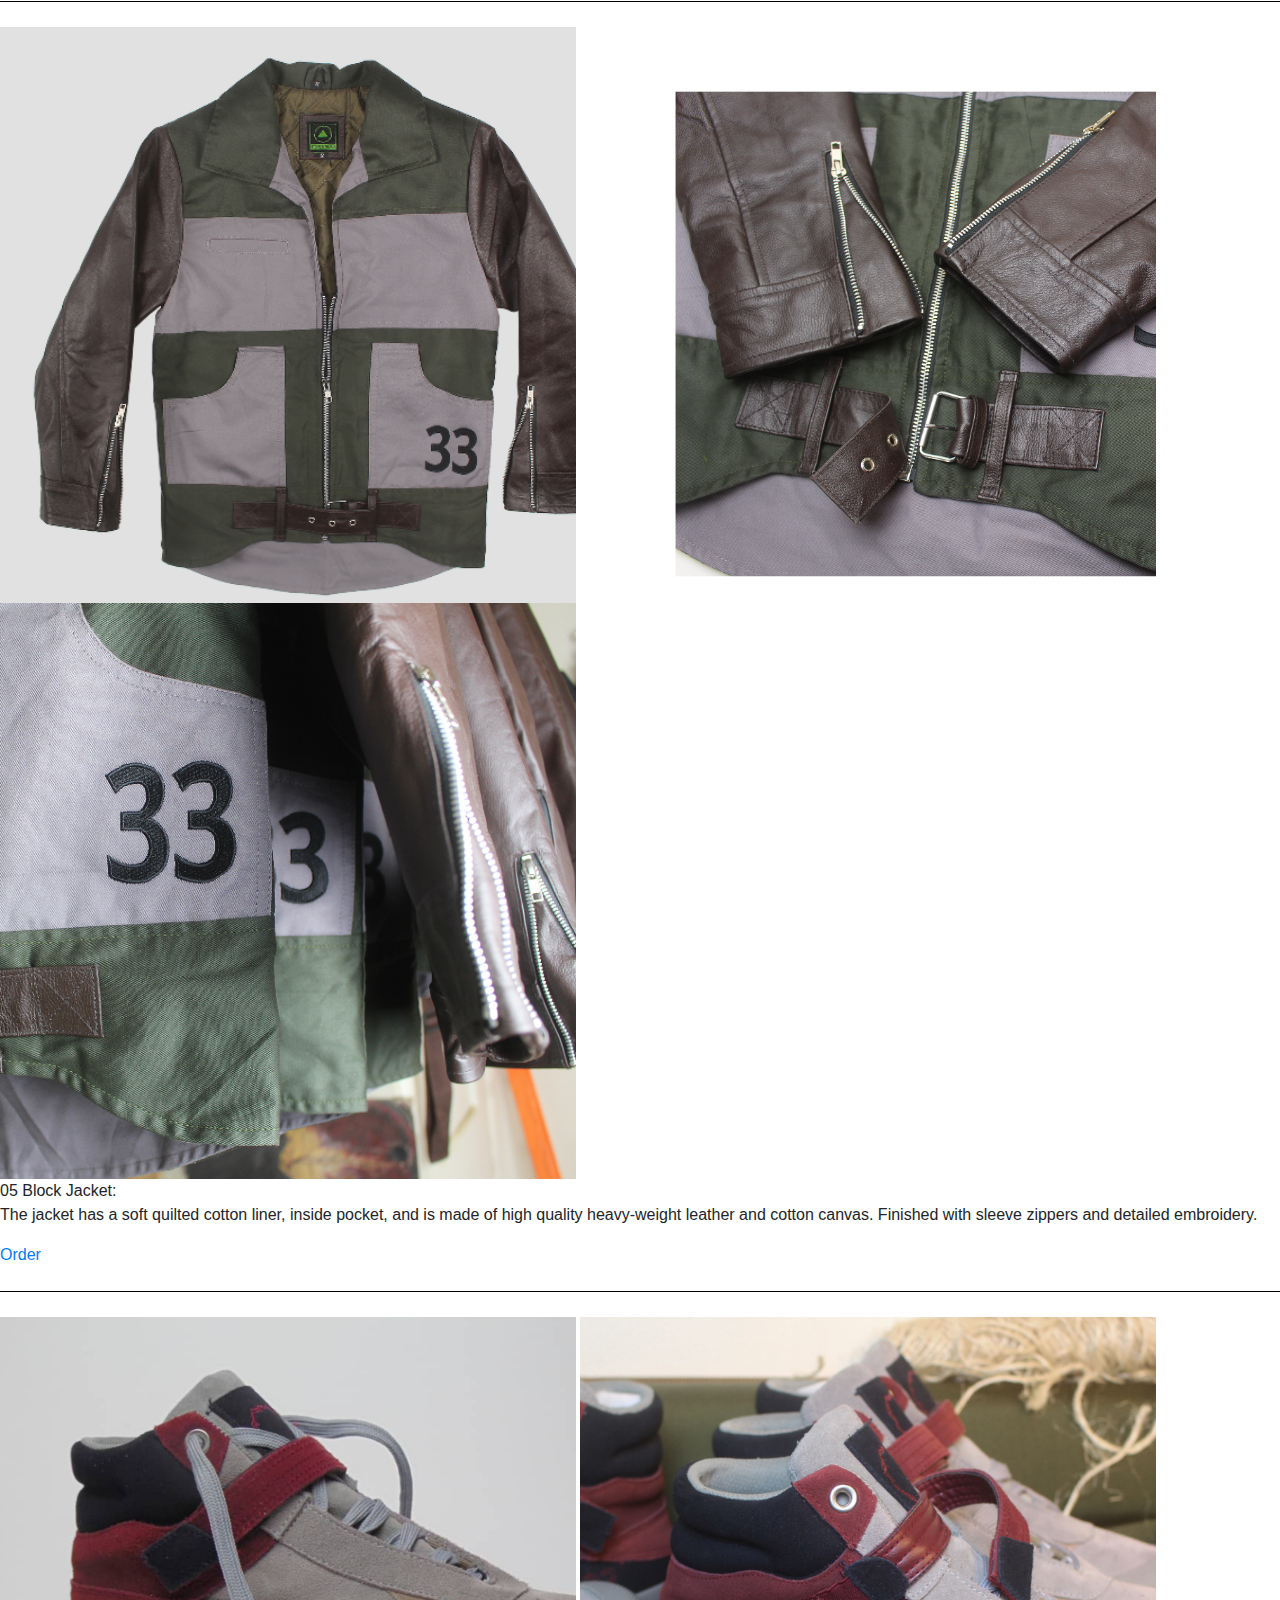
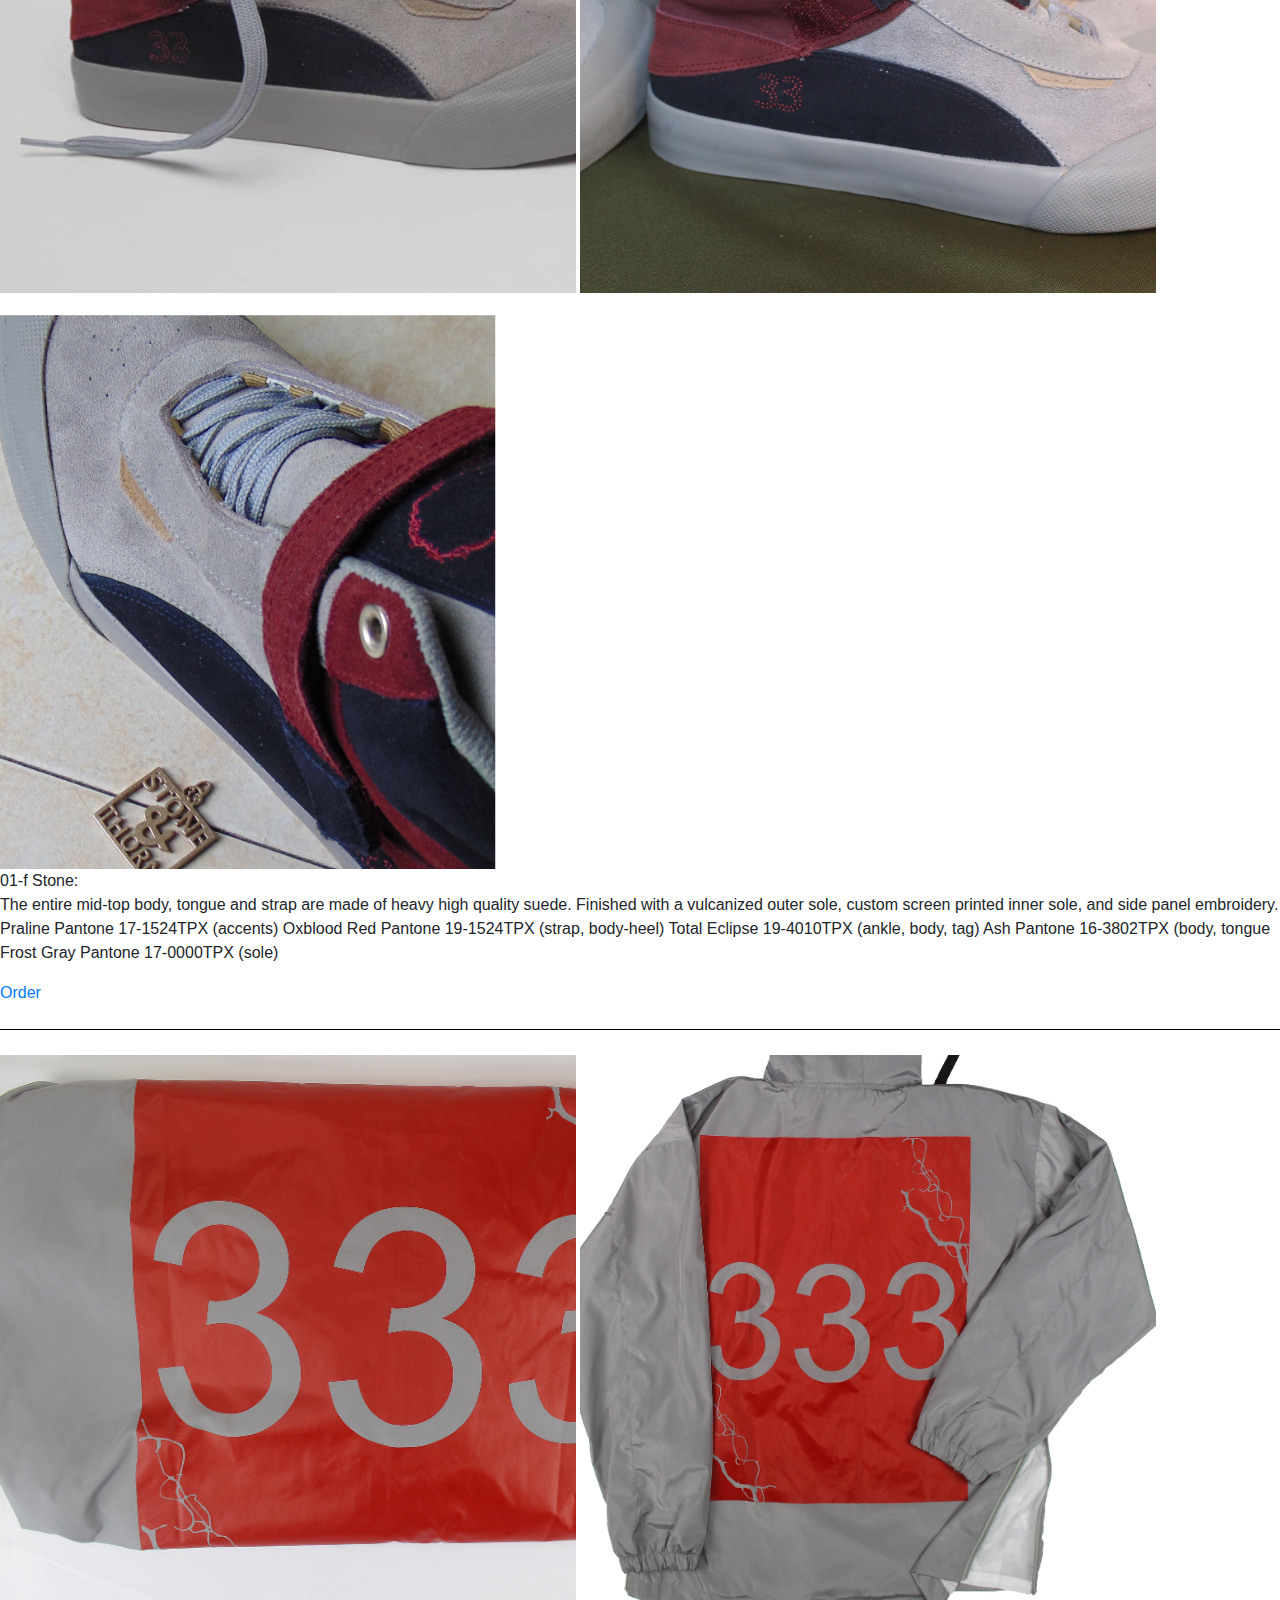
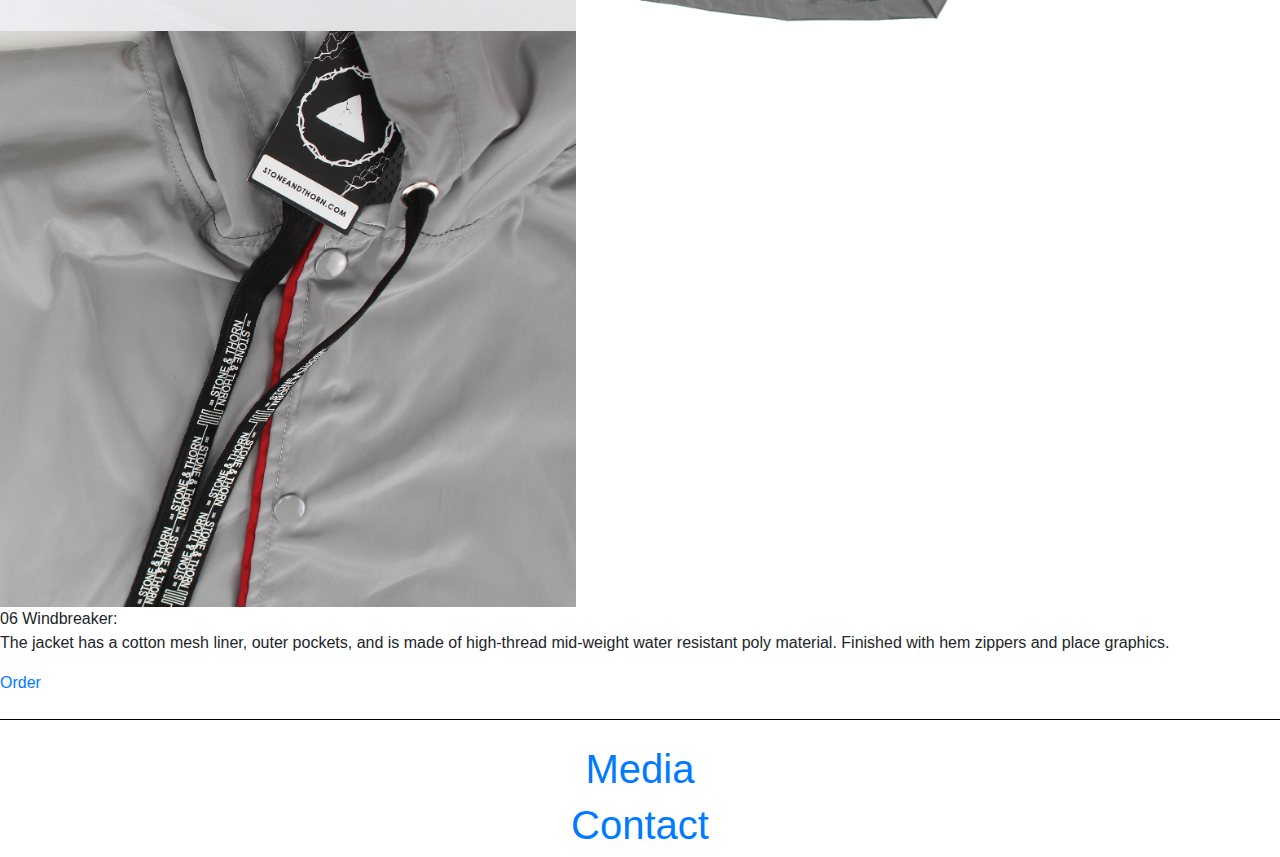
==== commit 372a22a7: "Update index.html" ====
--- a/index.html
+++ b/index.html
@@ -1,209 +1,129 @@
-<!DOCTYPE html> 
-<!-- stoneandthorn@gmail.com -->
-<html>
-	<head>
-		<title>Stone and Thorn</title>
-		<link type='text/css' rel='stylesheet' href='css/quiz_main_style.css'/>
-        <link type='text/css' rel='stylesheet' href='css/page_style.css'/>
-        <link type='text/css' rel='stylesheet' href='css/animation_style.css'/>
-		<link rel="stylesheet" type="text/css" href="https://fonts.googleapis.com/css?family=Open Sans"/>
-       
-        <script src="rellax.js"></script>
-        <script src="st-rellax-script.js"></script>
-        <link href="https://fonts.googleapis.com/css?family=Cantarell:700i|Lato:100i&display=swap" rel="stylesheet">
-        
-        <style>
-		html, body{
-			color: #223;
-			font-size: 21pt;
-			margin: 0; padding: 0;
-		}
-        
-            #tag {
-                font-size: 45pt;
-            }    
-		nav{
-			font-size: 21pt;
-			line-height: 1.5em;
-			position: fixed;
-			bottom: 0; left: 0;
-		}
-		nav a{ color: inherit; }
-
-		.col{
-			text-align: center;
-			width: 50%;
-			float: left;
-			box-sizing: border-box;
-		}
-
-		h4{ text-align: center;}
-
-		.container{
-			display: flex;
-			align-items: center;
-			outline: 1px solid #eed;
-			font-size: 42pt;
-			padding: 0 9.5vw; 
-			
-			height: 200vh;
-		}
-        .block1{
-            /* background-image:url(images/IMG_1403-small.jpg); */
-            background: url("images/bkgrnd_1.jpg") fixed right;
-            border-radius: 50%;
-            background-size: contain;
-			color: #eed;
-			line-height: 25vh;
-			text-align: right;
-			/*padding: 0 42pt;*/
-			margin-top: 10vh;
-			height: 600px;
-			width: 600px;
-			position: relative;
-		}
-		.block{
-            background-color: aqua;
-			color: #eed;
-			line-height: 25vh;
-			text-align: right;
-			/*padding: 0 42pt;*/
-			margin-top: 10vh;
-			height: 600px;
-			width: 600px;
-			position: relative;
-		}
-		span{
-			background: none;
-			color: #223;
-			line-height: 25vh;
-			text-align: left;
-			padding: 0 22pt;
-			display: block;
-			width: 90%;
-			position: absolute;
-			top: 0; left: 0;
-			box-sizing: border-box;
-		  }
-                   
-                    a:link {
-                      color: #000000;
-                      
-                    }
-                    a:hover {
-                      font-family: sans-serif;
-                        
-                      
-                    }
-
-                    a:visited {
-                      color: #000000;
-                    }  
-            
-            #background-div {
-                background: url("images/bkgrnd_2.jpg")fixed left;
-                text-align: center;
-                margin-top: -253px;
-                font-family: 'Cantarell', sans-serif;
-                border-radius: 50%;
-                height: 980px;
-			    width: 980px;
-                color: #ffffff;
-			    font-size: 200pt;
-                font-kerning: auto;
-                overflow-x: inherit;
-                transition: all 1.0s;
-                
-            }
-            
-            #background-div:hover {
-                
-                background: url("images/bkgrnd_1.jpg")fixed left;
-                border-radius: 47%;
-                transition: all 0.5s;
-            }
-            
-            .main-div {
-                width: 100%;
-                background-color: #ffffff;
-                font-size: 344px;
-                font-family: 'Lato', sans-serif;
-             
-            }
-            
-                @media only screen and (max-width: 600px) {
-                .main-div {
-                background-color: #ffffff;
-                font-size: 120px;
-                }
-                
-                @media only screen and (max-width: 600px) {
-                #background-div {
-                font-size: 70pt;
-                height: 350px;
-			    width: 90%;
-                margin-top: 123px;
-                text-align: justify;
-                }
-                    
-                    #pic-div {
-                        position: absolute;
-                        left: 100px;
-                        top: 150px;
-                    }    
-                    
-                 
-                    
-                    
-	</style>
-</head>
-    
-<body>
-    
-<div class="main-div">
-   
-    <div class="rellax" id="background-div" data-rellax-speed="-6"> 
-        <p>Streetwear by Art Kids.</p>
-        <img class="rellax" data-rellax-speed="13" src="images/circle-of-thorns.png" width="350px"  alt="">
-    </div>
-    
-    <div class="rellax" data-rellax-speed="-1"  >
-        <img src="images/book2-img7.png" width="90%" alt="">
-    </div>
-    <div class="rellax" data-rellax-speed="5">
-       <a href="https://stone-thorn.square.site/" alt="">Shop</a>
-    </div>
-    
-    <div class="rellax" data-rellax-speed="4" >
-      <a href="book1.html" alt="" >Books</a>
-    </div>
-    
-    <div class="rellax" data-rellax-speed="4" >
-      <a href="https://www.instagram.com/stoneandthorn_33/" alt="" target="_blank">Connect</a>
-    </div>
-    
-    <div class="rellax" data-rellax-speed="3" id="tag">
-      Love + Balance + Rhythm
-    </div>
-   
-</div>
-
-<script>
- 
-  var rellax = new Rellax('.rellax');
-</script>
-<script>
- 
-  var rellax = new Rellax('.rellax', {
-    speed: -2,
-    center: false,
-    wrapper: null,
-    round: true,
-    vertical: true,
-    horizontal: false
-  });
-</script>
-   
-    
-</body>
-</html>    
+<!DOCTYPE html>
+<html>
+<head>
+	<meta http-equiv="Content-Type" content="text/html; charset=utf-8">
+	<meta name="viewport" content="width=device-width, initial-scale=1.0">
+
+	<title>Stone and Thorn</title>
+
+	<link rel="stylesheet" href="https://stackpath.bootstrapcdn.com/bootstrap/4.4.1/css/bootstrap.min.css" integrity="sha384-Vkoo8x4CGsO3+Hhxv8T/Q5PaXtkKtu6ug5TOeNV6gBiFeWPGFN9MuhOf23Q9Ifjh" crossorigin="anonymous">
+
+	<script src="https://code.jquery.com/jquery-3.5.1.min.js" integrity="sha256-9/aliU8dGd2tb6OSsuzixeV4y/faTqgFtohetphbbj0=" crossorigin="anonymous"></script>
+	<script src="https://stackpath.bootstrapcdn.com/bootstrap/4.4.1/js/bootstrap.min.js" integrity="sha384-wfSDF2E50Y2D1uUdj0O3uMBJnjuUD4Ih7YwaYd1iqfktj0Uod8GCExl3Og8ifwB6" crossorigin="anonymous"></script>
+	<script src="https://cdn.jsdelivr.net/npm/popper.js@1.16.0/dist/umd/popper.min.js" integrity="sha384-Q6E9RHvbIyZFJoft+2mJbHaEWldlvI9IOYy5n3zV9zzTtmI3UksdQRVvoxMfooAo" crossorigin="anonymous"></script>
+	
+	<link rel="stylesheet" href="css/main.css">
+
+	<!--[if lt IE 9]>
+	<script src="js/_lib/html5shiv.js"></script>
+	<![endif]-->
+
+</head>
+
+<body>
+	<div id="outerWrapper">
+
+		<header>
+			
+			<nav>
+			</nav>
+		</header>
+
+		<main>
+			<div></div>
+			
+			<h1>STONE AND THORN</h1>
+
+			<section id="hero" STYLE="background-color:transparent">
+				<iframe id="myframe" onload="myFunction()" src="wasm\stone_thorn_header.html" 
+				width="100%" height="250px" overflow="visible" allowfullscreen="true" ALLOWTRANSPARENCY="true" STYLE="background-color:transparent" frameborder="0" ></iframe>
+			</section>
+
+			<section  class="main_content" id="contentFoo">
+				<img src="images/the_black_jack_01.png" width="45%">
+				<img src="images/the_black_jack_02.png" width="45%">
+				<img src="images/the_black_jack_01_back.png" width="45%"><br>
+				<p>03 The Black Jacket: <br> Inspired by American classic moto jackets.
+					The jacket has a soft cotton liner, inside pockets,
+					and is made of high quality mid-weight leather and suede.
+					Finished with sleeve zippers, 3d printed Rhodium-metal
+					accents and detailed embroidery.  </p>
+				<script src="https://gumroad.com/js/gumroad.js"></script>
+				<a class="gumroad-button" href="https://gum.co/the-blk-jacket?wanted=true" target="_blank">Order</a>
+			</br><br>
+
+			<div class="blackdivider"></div>
+
+				<img src="images/05_block_jacket_01.png" width="45%">
+				<img src="images/05_block_jacket_02.png" width="45%">
+				<img src="images/05_block_jacket.png" width="45%"><br>
+				<p>05 Block Jacket: <br> The jacket has a soft quilted cotton liner, inside pocket,
+					and is made of high quality heavy-weight leather and cotton canvas.
+					Finished with sleeve zippers and detailed embroidery. </p>
+			
+				<a class="gumroad-button" href="https://gum.co/gXKxM?wanted=true" target="_blank">Order</a>
+			</br><br>
+
+			<div class="blackdivider"></div>
+
+				<img src="images/01_shoe_0.png" width="45%">
+				<img src="images/01_shoe_2.png" width="45%">
+				<img src="images/01_shoe_3.png" width="45%"><br>
+				<p>01-f Stone: <br> The entire mid-top body,
+					tongue and strap are made of heavy high quality suede. Finished with a vulcanized outer sole, custom screen
+					printed inner sole, and side panel embroidery. <br>
+					Praline Pantone 17-1524TPX (accents)
+					Oxblood Red Pantone 19-1524TPX (strap, body-heel)
+					Total Eclipse 19-4010TPX (ankle, body, tag)
+					Ash Pantone 16-3802TPX (body, tongue
+					Frost Gray Pantone 17-0000TPX (sole)</p>
+	
+				<a class="gumroad-button" href="https://gum.co/iFref?wanted=true" target="_blank">Order</a>
+			</br><br>
+
+			<div class="blackdivider"></div>
+
+				<img src="images/06-windbreaker.png" width="45%">
+				<img src="images/06-windbreaker_02.png" width="45%">
+				<img src="images/06-windbreaker_03.png" width="45%"><br>
+				<p>06 Windbreaker: <br> The jacket has a cotton mesh liner, outer pockets,
+					and is made of high-thread mid-weight water resistant  poly material.
+					Finished with hem zippers and place graphics. </p>
+					
+				<a class="gumroad-button" href="https://gum.co/eqJLQ?wanted=true" target="_blank">Order</a>
+			</br><br>
+
+			<div class="blackdivider"></div>
+
+			</section>
+
+		
+		
+			<section id="contentBar">
+				<a href="https://www.instagram.com/stoneandthorn_33/" target="blank"><h1>Media</h1></a>
+				<a href="mailto:stoneandthorn@gmail.com" ><h1>Contact</h1></a>
+				
+			</section>
+
+		</main>
+
+		<footer>
+		</footer>
+
+	</div>
+	<script src="https://gumroad.com/js/gumroad-embed.js"></script>
+	<script>
+		function myFunction() {
+		  var x = document.getElementById("myframe");
+		  var y = (x.contentWindow || x.contentDocument);
+		  if (y.document)y = y.document;
+		  y.body.style.backgroundColor = "white";
+		}
+		</script>
+	
+	<script src="js/local.js"></script>
+
+<!-- love balance rhythm - 2020 -->
+
+</body>
+</html>
--- a/css/main.css
+++ b/css/main.css
@@ -0,0 +1,33 @@
+body {
+  background-color: #fff;
+  margin: 0;
+  padding: 0; }
+  body div, body p {
+    font-family: Arial, sans-serif;
+    text-align: left; }
+  body #outerWrapper {
+    width: 100%;
+    max-width: 1280px;
+    -webkit-box-sizing: border-box;
+    -moz-box-sizing: border-box;
+    box-sizing: border-box;
+    margin: 0 auto; }
+    body #outerWrapper main h1 {
+      text-align: center; }
+  @media screen and (max-width: 800px) {
+    body {
+      background-color: #ddd; } }
+
+
+.blackdivider {
+  background-color: black;
+  width: 100%;
+  height: 1px;
+  margin-bottom: 25px;
+
+}
+
+.maincontent {
+  display: inline-block;
+  align-content: flex-end;
+}